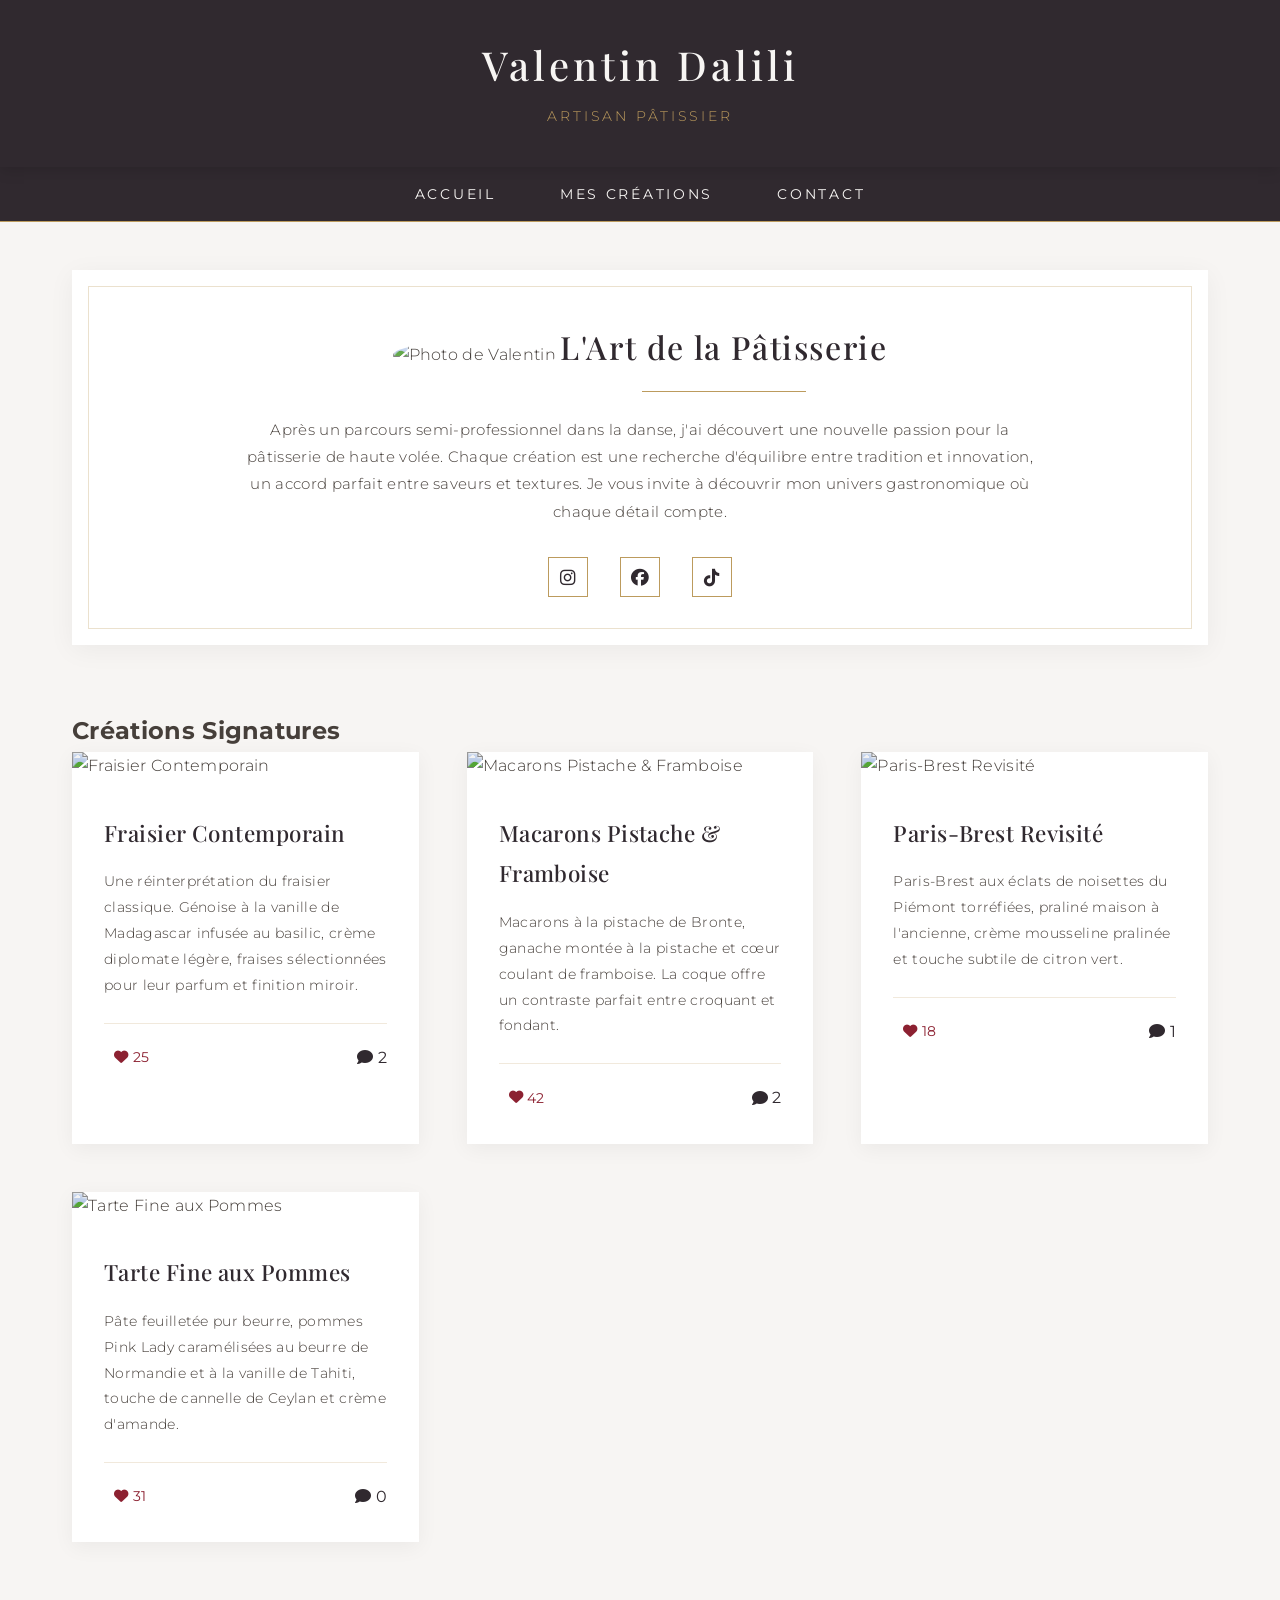
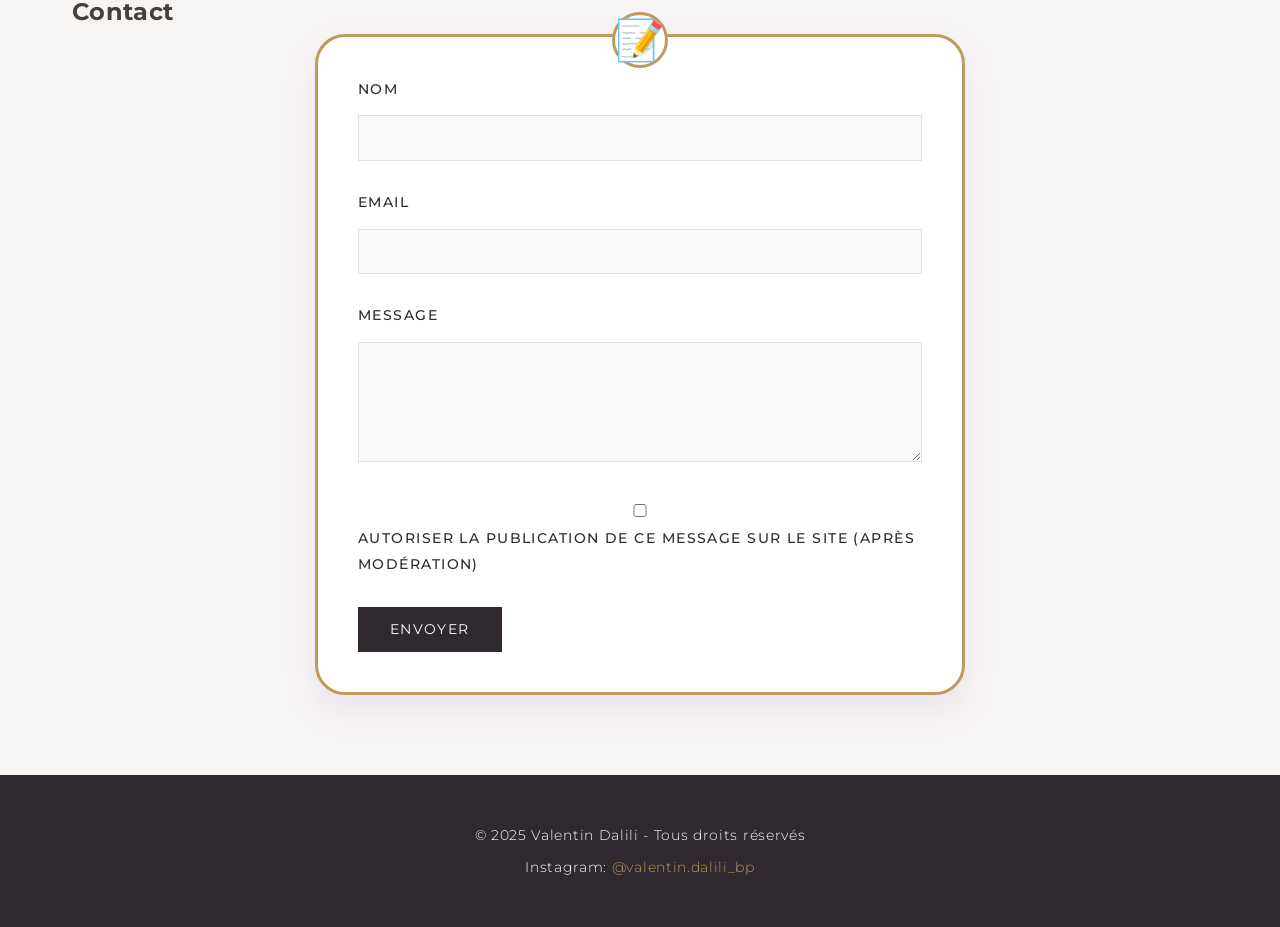
==== index.html @ 0638e877 "Update index.html" ====
<!DOCTYPE html>
<html lang="fr">
<head>
    <meta charset="UTF-8">
    <meta name="viewport" content="width=device-width, initial-scale=1.0">
    <title>Valentin Dalili - Artisan Pâtissier</title>
    <link rel="stylesheet" href="https://cdnjs.cloudflare.com/ajax/libs/font-awesome/6.4.0/css/all.min.css">
    <link rel="preconnect" href="https://fonts.googleapis.com">
    <link rel="preconnect" href="https://fonts.gstatic.com" crossorigin>
    <link href="https://fonts.googleapis.com/css2?family=Playfair+Display:ital,wght@0,400;0,500;0,600;0,700;1,400&family=Montserrat:wght@300;400;500;600&display=swap" rel="stylesheet">
    <style>
        :root {
            --primary-color: #8c2131; /* Bordeaux profond */
            --secondary-color: #30292f; /* Gris foncé presque noir */
            --light-color: #f7f5f3; /* Blanc cassé légèrement ivoire */
            --dark-color: #222222; /* Noir profond */
            --accent-color: #bc9b5d; /* Or/doré élégant */
            --highlight-color: #f1e9dc; /* Beige clair */
            --text-color: #463f3a; /* Gris taupe pour le texte */
        }
        
        * {
            margin: 0;
            padding: 0;
            box-sizing: border-box;
            font-family: 'Montserrat', sans-serif;
        }
        
        body {
            background-color: var(--light-color);
            color: var(--text-color);
            line-height: 1.8;
            font-weight: 300;
            letter-spacing: 0.02em;
        }
        
        header {
            background-color: var(--secondary-color);
            padding: 1.8rem 0;
            text-align: center;
            box-shadow: 0 2px 15px rgba(0,0,0,0.15);
            position: relative;
        }
        
        .logo {
            font-family: 'Playfair Display', serif;
            font-size: 2.5rem;
            font-weight: 500;
            color: var(--light-color);
            letter-spacing: 0.1em;
            margin-bottom: 0.2rem;
        }
        
        .tagline {
            font-family: 'Montserrat', sans-serif;
            font-style: normal;
            font-weight: 300;
            font-size: 0.9rem;
            margin-bottom: 0.5rem;
            color: var(--accent-color);
            letter-spacing: 0.2em;
            text-transform: uppercase;
        }
        
        nav {
            background-color: var(--secondary-color);
            padding: 0.8rem;
            border-bottom: 1px solid var(--accent-color);
        }
        
        nav ul {
            display: flex;
            justify-content: center;
            list-style: none;
        }
        
        nav ul li {
            margin: 0 2rem;
        }
        
        nav ul li a {
            color: var(--light-color);
            text-decoration: none;
            font-weight: 400;
            font-size: 0.85rem;
            letter-spacing: 0.2em;
            text-transform: uppercase;
            transition: all 0.3s;
            padding: 0.5rem 0;
            position: relative;
        }
        
        nav ul li a:hover {
            color: var(--accent-color);
        }
        
        nav ul li a::after {
            content: "";
            position: absolute;
            width: 0;
            height: 1px;
            bottom: 0;
            left: 0;
            background: var(--accent-color);
            transition: all 0.3s ease;
        }
        
        nav ul li a:hover::after {
            width: 100%;
        }
        
        .container {
            max-width: 1200px;
            margin: 3rem auto;
            padding: 0 2rem;
        }
        
        .introduction {
            text-align: center;
            margin-bottom: 4rem;
            padding: 3rem;
            background-color: white;
            box-shadow: 0 5px 25px rgba(0,0,0,0.05);
            position: relative;
        }
        
        .introduction::before {
            content: "";
            position: absolute;
            top: 1rem;
            left: 1rem;
            right: 1rem;
            bottom: 1rem;
            border: 1px solid var(--accent-color);
            opacity: 0.3;
            pointer-events: none;
        }
        
        .introduction img {
            width: 150px;
            height: 150px;
            object-fit: cover;
            border-radius: 50%;
            margin-bottom: 2rem;
            border: none;
            filter: grayscale(20%);
            transition: transform 0.6s ease, filter 0.6s ease;
        }
        
        .introduction img:hover {
            transform: scale(1.05);
            filter: grayscale(0%);
        }
        
        .introduction h1 {
            font-family: 'Playfair Display', serif;
            font-size: 2rem;
            font-weight: 500;
            color: var(--secondary-color);
            margin-bottom: 1.5rem;
            letter-spacing: 0.05em;
            position: relative;
            display: inline-block;
            padding-bottom: 1rem;
        }
        
        .introduction h1::after {
            content: "";
            position: absolute;
            height: 1px;
            background: var(--accent-color);
            width: 50%;
            left: 25%;
            bottom: 0;
        }
        
        .introduction p {
            max-width: 800px;
            margin: 0 auto 1.5rem;
            line-height: 1.8;
            color: var(--text-color);
            font-weight: 300;
            font-size: 0.95rem;
        }
        
        .social-links {
            display: flex;
            justify-content: center;
            margin: 2rem 0 0;
        }
        
        .social-links a {
            display: inline-block;
            margin: 0 1rem;
            font-size: 1.1rem;
            width: 40px;
            height: 40px;
            line-height: 40px;
            text-align: center;
            color: var(--secondary-color);
            border: 1px solid var(--accent-color);
            transition: all 0.3s;
        }
        
        .social-links a:hover {
            transform: translateY(-3px);
            background-color: var(--accent-color);
            color: white;
        }
        
        .creations-grid {
            display: grid;
            grid-template-columns: repeat(auto-fill, minmax(340px, 1fr));
            gap: 3rem;
        }
        
        .creation-card {
            background-color: white;
            overflow: hidden;
            box-shadow: 0 5px 20px rgba(0,0,0,0.05);
            transition: all 0.4s;
            position: relative;
        }
        
        .creation-card:hover {
            transform: translateY(-5px);
            box-shadow: 0 10px 25px rgba(0,0,0,0.1);
        }
        
        .creation-image {
            width: 100%;
            height: 280px;
            object-fit: cover;
            transition: transform 0.8s;
            filter: brightness(0.95);
        }
        
        .creation-card:hover .creation-image {
            transform: scale(1.03);
            filter: brightness(1);
        }
        
        .creation-details {
            padding: 2rem;
            position: relative;
            background: white;
        }
        
        .creation-title {
            font-family: 'Playfair Display', serif;
            font-size: 1.4rem;
            font-weight: 500;
            margin-bottom: 1rem;
            color: var(--secondary-color);
            position: relative;
            letter-spacing: 0.02em;
        }
        
        .creation-description {
            margin-bottom: 1.5rem;
            color: var(--text-color);
            font-weight: 300;
            font-size: 0.9rem;
            line-height: 1.8;
        }
        
        .creation-interactions {
            display: flex;
            justify-content: space-between;
            border-top: 1px solid var(--highlight-color);
            padding-top: 1.2rem;
            margin-top: 0.5rem;
        }
        
        .like-btn {
            background: none;
            border: none;
            color: var(--primary-color);
            font-size: 0.9rem;
            cursor: pointer;
            display: flex;
            align-items: center;
            transition: all 0.3s;
            padding: 5px 10px;
            font-weight: 400;
        }
        
        .like-btn:hover {
            color: var(--accent-color);
        }
        
        .like-btn i {
            margin-right: 0.3rem;
        }
        
        .comments-btn {
            background: none;
            border: none;
            color: var(--secondary-color);
            font-size: 1rem;
            cursor: pointer;
            display: flex;
            align-items: center;
        }
        
        .comments-btn i {
            margin-right: 0.3rem;
        }
        
        .comments-section {
            display: none;
            margin-top: 1rem;
            padding-top: 1rem;
            border-top: 1px dashed #eee;
        }
        
        .comment {
            background-color: #f9f9f9;
            padding: 0.5rem;
            border-radius: 5px;
            margin-bottom: 0.5rem;
        }
        
        .comment-author {
            font-weight: bold;
            color: var(--secondary-color);
        }
        
        .add-comment {
            margin-top: 1rem;
        }
        
        .add-comment textarea {
            width: 100%;
            padding: 0.5rem;
            border: 1px solid #ddd;
            border-radius: 5px;
            margin-bottom: 0.5rem;
            resize: vertical;
        }
        
        .add-comment button {
            background-color: var(--primary-color);
            color: var(--dark-color);
            border: none;
            padding: 0.5rem 1rem;
            border-radius: 5px;
            cursor: pointer;
            font-weight: bold;
        }
        
        .contact-form {
            background-color: white;
            padding: 2.5rem;
            border-radius: 30px;
            box-shadow: 0 15px 30px rgba(160, 132, 207, 0.15);
            max-width: 650px;
            margin: 0 auto;
            position: relative;
            border: 3px solid var(--accent-color);
        }
        
        .contact-form::before {
            content: "📝";
            position: absolute;
            top: -25px;
            left: 50%;
            transform: translateX(-50%);
            font-size: 2.5rem;
            background: white;
            width: 50px;
            height: 50px;
            border-radius: 50%;
            display: flex;
            align-items: center;
            justify-content: center;
            border: 3px solid var(--accent-color);
        }
        
        .form-group {
            margin-bottom: 1.8rem;
        }
        
        .form-group label {
            display: block;
            margin-bottom: 0.8rem;
            font-weight: 500;
            color: var(--secondary-color);
            font-size: 0.9rem;
            text-transform: uppercase;
            letter-spacing: 0.1em;
        }
        
        .form-group input,
        .form-group textarea {
            width: 100%;
            padding: 0.8rem;
            border: 1px solid #e0e0e0;
            background-color: #fafafa;
            font-family: 'Montserrat', sans-serif;
            font-size: 0.9rem;
            transition: all 0.3s;
        }
        
        .form-group input:focus,
        .form-group textarea:focus {
            outline: none;
            border-color: var(--accent-color);
            background-color: white;
            box-shadow: 0 0 10px rgba(0,0,0,0.03);
        }
        
        .form-group textarea {
            resize: vertical;
            min-height: 120px;
        }
        
        .submit-btn {
            background-color: var(--secondary-color);
            color: white;
            border: none;
            padding: 0.9rem 2rem;
            cursor: pointer;
            font-weight: 400;
            font-size: 0.85rem;
            letter-spacing: 0.1em;
            text-transform: uppercase;
            transition: all 0.3s;
        }
        
        .submit-btn:hover {
            background-color: var(--accent-color);
            transform: translateY(-2px);
        }
        
        footer {
            background-color: var(--secondary-color);
            color: white;
            text-align: center;
            padding: 2.5rem;
            margin-top: 5rem;
        }
        
        footer p {
            margin: 0.5rem 0;
            font-weight: 300;
            font-size: 0.85rem;
            letter-spacing: 0.05em;
        }
        
        footer a {
            color: var(--accent-color);
            text-decoration: none;
            transition: color 0.3s;
        }
        
        footer a:hover {
            color: white;
            text-decoration: underline;
        }
        
        .modal {
            display: none;
            position: fixed;
            top: 0;
            left: 0;
            width: 100%;
            height: 100%;
            background-color: rgba(0, 0, 0, 0.7);
            z-index: 1000;
            align-items: center;
            justify-content: center;
        }
        
        .modal-content {
            background-color: white;
            padding: 2rem;
            border-radius: 30px;
            max-width: 600px;
            width: 90%;
            max-height: 90vh;
            overflow-y: auto;
            border: 5px solid var(--primary-color);
            box-shadow: 0 10px 40px rgba(160, 132, 207, 0.3);
        }
        
        .close-modal {
            position: absolute;
            top: 20px;
            right: 20px;
            font-size: 2rem;
            color: white;
            cursor: pointer;
        }
        
        .admin-controls {
            display: none;
            margin-top: 1rem;
            padding-top: 1rem;
            border-top: 1px solid #eee;
        }
        
        .admin-controls button {
            margin-right: 0.5rem;
            padding: 0.3rem 0.6rem;
            border: none;
            border-radius: 3px;
            cursor: pointer;
        }
        
        .approve-btn {
            background-color: #4CAF50;
            color: white;
        }
        
        .reject-btn {
            background-color: #f44336;
            color: white;
        }
        
        @media (max-width: 768px) {
            .creations-grid {
                grid-template-columns: 1fr;
            }
            
            nav ul {
                flex-direction: column;
                align-items: center;
            }
            
            nav ul li {
                margin: 0.3rem 0;
            }
            
            .introduction img {
                width: 120px;
                height: 120px;
            }
        }
    </style>
</head>
<body>
    <header>
        <div class="logo">Valentin Dalili</div>
        <div class="tagline">Artisan Pâtissier</div>
    </header>
    
    <nav>
        <ul>
            <li><a href="#accueil">Accueil</a></li>
            <li><a href="#creations">Mes Créations</a></li>
            <li><a href="#contact">Contact</a></li>
        </ul>
    </nav>
    
    <div class="container" id="accueil">
        <div class="introduction">
            <img src="/api/placeholder/400/400" alt="Photo de Valentin">
            <h1>L'Art de la Pâtisserie</h1>
            <p>Après un parcours semi-professionnel dans la danse, j'ai découvert une nouvelle passion pour la pâtisserie de haute volée. Chaque création est une recherche d'équilibre entre tradition et innovation, un accord parfait entre saveurs et textures. Je vous invite à découvrir mon univers gastronomique où chaque détail compte.</p>
            
            <div class="social-links">
                <a href="https://instagram.com/valentin.dalili_bp" target="_blank"><i class="fab fa-instagram"></i></a>
                <a href="#" target="_blank"><i class="fab fa-facebook"></i></a>
                <a href="#" target="_blank"><i class="fab fa-tiktok"></i></a>
            </div>
        </div>
        
        <h2 id="creations">Créations Signatures</h2>
        <div class="creations-grid" id="creationsGrid">
            <!-- Les créations seront ajoutées ici dynamiquement -->
        </div>
    </div>
    
    <div class="container" id="contact">
        <h2>Contact</h2>
        <form class="contact-form" id="contactForm">
            <div class="form-group">
                <label for="name">Nom</label>
                <input type="text" id="name" required>
            </div>
            <div class="form-group">
                <label for="email">Email</label>
                <input type="email" id="email" required>
            </div>
            <div class="form-group">
                <label for="message">Message</label>
                <textarea id="message" required></textarea>
            </div>
            <div class="form-group">
                <label>
                    <input type="checkbox" id="publicMessage"> Autoriser la publication de ce message sur le site (après modération)
                </label>
            </div>
            <button type="submit" class="submit-btn">Envoyer</button>
        </form>
    </div>
    
    <footer>
        <p>&copy; 2025 Valentin Dalili - Tous droits réservés</p>
        <p>Instagram: <a href="https://instagram.com/valentin.dalili_bp">@valentin.dalili_bp</a></p>
    </footer>
    
    <!-- Modal pour les commentaires -->
    <div class="modal" id="commentsModal">
        <span class="close-modal">&times;</span>
        <div class="modal-content" id="modalContent">
            <!-- Contenu dynamique -->
        </div>
    </div>
    
    <!-- Admin Login Modal -->
    <div class="modal" id="adminModal">
        <span class="close-modal">&times;</span>
        <div class="modal-content">
            <h2>Connexion Admin</h2>
            <div class="form-group">
                <label for="adminPassword">Mot de passe</label>
                <input type="password" id="adminPassword">
            </div>
            <button class="submit-btn" id="adminLoginBtn">Se connecter</button>
        </div>
    </div>
    
    <script>
        // Données factices pour simuler les créations
        const creations = [
            {
                id: 1,
                title: "Fraisier Contemporain",
                description: "Une réinterprétation du fraisier classique. Génoise à la vanille de Madagascar infusée au basilic, crème diplomate légère, fraises sélectionnées pour leur parfum et finition miroir.",
                image: "/api/placeholder/400/300",
                likes: 25,
                comments: [
                    { author: "Sophie", content: "Un équilibre parfait entre la tradition et l'innovation.", approved: true },
                    { author: "Thomas", content: "La touche de basilic est subtile et apporte une fraîcheur inattendue.", approved: true },
                    { author: "Julie", content: "Magnifique travail, très impressionnant.", approved: false }
                ]
            },
            {
                id: 2,
                title: "Macarons Pistache & Framboise",
                description: "Macarons à la pistache de Bronte, ganache montée à la pistache et cœur coulant de framboise. La coque offre un contraste parfait entre croquant et fondant.",
                image: "/api/placeholder/400/300",
                likes: 42,
                comments: [
                    { author: "Marc", content: "La texture de ces macarons est absolument parfaite.", approved: true },
                    { author: "Léa", content: "L'équilibre des saveurs est remarquable, un vrai travail d'orfèvre.", approved: true }
                ]
            },
            {
                id: 3,
                title: "Paris-Brest Revisité",
                description: "Paris-Brest aux éclats de noisettes du Piémont torréfiées, praliné maison à l'ancienne, crème mousseline pralinée et touche subtile de citron vert.",
                image: "/api/placeholder/400/300",
                likes: 18,
                comments: [
                    { author: "Paul", content: "L'acidité du citron vert équilibre parfaitement la richesse du praliné.", approved: true }
                ]
            },
            {
                id: 4,
                title: "Tarte Fine aux Pommes",
                description: "Pâte feuilletée pur beurre, pommes Pink Lady caramélisées au beurre de Normandie et à la vanille de Tahiti, touche de cannelle de Ceylan et crème d'amande.",
                image: "/api/placeholder/400/300",
                likes: 31,
                comments: []
            }
        ];
        
        // Afficher les créations
        function displayCreations() {
            const creationsGrid = document.getElementById('creationsGrid');
            creationsGrid.innerHTML = '';
            
            creations.forEach(creation => {
                const approvedComments = creation.comments.filter(comment => comment.approved);
                
                const creationCard = document.createElement('div');
                creationCard.className = 'creation-card';
                creationCard.innerHTML = `
                    <img src="${creation.image}" alt="${creation.title}" class="creation-image">
                    <div class="creation-details">
                        <h3 class="creation-title">${creation.title}</h3>
                        <p class="creation-description">${creation.description}</p>
                        <div class="creation-interactions">
                            <button class="like-btn" data-id="${creation.id}">
                                <i class="fas fa-heart"></i> <span class="likes-count">${creation.likes}</span>
                            </button>
                            <button class="comments-btn" data-id="${creation.id}">
                                <i class="fas fa-comment"></i> <span class="comments-count">${approvedComments.length}</span>
                            </button>
                        </div>
                    </div>
                `;
                
                creationsGrid.appendChild(creationCard);
            });
            
            // Ajouter les écouteurs d'événements
            document.querySelectorAll('.like-btn').forEach(btn => {
                btn.addEventListener('click', handleLike);
            });
            
            document.querySelectorAll('.comments-btn').forEach(btn => {
                btn.addEventListener('click', openCommentsModal);
            });
        }
        
        // Gérer les likes
        function handleLike(e) {
            const creationId = parseInt(e.currentTarget.dataset.id);
            const creation = creations.find(c => c.id === creationId);
            
            if (creation) {
                creation.likes++;
                e.currentTarget.querySelector('.likes-count').textContent = creation.likes;
                
                // Ici, vous pourriez envoyer une requête à votre backend Google App Script
                console.log(`Création ${creationId} likée. Total: ${creation.likes}`);
            }
        }
        
        // Ouvrir la modal des commentaires
        function openCommentsModal(e) {
            const creationId = parseInt(e.currentTarget.dataset.id);
            const creation = creations.find(c => c.id === creationId);
            
            if (creation) {
                const modal = document.getElementById('commentsModal');
                const modalContent = document.getElementById('modalContent');
                
                // Filtrer uniquement les commentaires approuvés
                const approvedComments = creation.comments.filter(comment => comment.approved);
                
                let commentsHTML = `
                    <h2>Commentaires: ${creation.title}</h2>
                    <div class="comments-container">
                `;
                
                if (approvedComments.length > 0) {
                    approvedComments.forEach(comment => {
                        commentsHTML += `
                            <div class="comment">
                                <div class="comment-author">${comment.author}</div>
                                <div class="comment-content">${comment.content}</div>
                            </div>
                        `;
                    });
                } else {
                    commentsHTML += `<p>Aucun commentaire pour le moment.</p>`;
                }
                
                commentsHTML += `
                    </div>
                    <div class="add-comment">
                        <h3>Ajouter un commentaire</h3>
                        <textarea id="newComment" placeholder="Votre commentaire"></textarea>
                        <input type="text" id="commentAuthor" placeholder="Votre nom">
                        <button id="submitComment" data-id="${creation.id}">Envoyer</button>
                        <p><small>Note: Les commentaires sont soumis à modération avant publication.</small></p>
                    </div>
                `;
                
                modalContent.innerHTML = commentsHTML;
                
                // Ajouter l'écouteur d'événement pour soumettre un commentaire
                document.getElementById('submitComment').addEventListener('click', submitComment);
                
                modal.style.display = 'flex';
                
                // Fermer la modal en cliquant sur X
                document.querySelector('.close-modal').addEventListener('click', () => {
                    modal.style.display = 'none';
                });
                
                // Fermer la modal en cliquant en dehors
                window.addEventListener('click', (e) => {
                    if (e.target === modal) {
                        modal.style.display = 'none';
                    }
                });
            }
        }
        
        // Soumettre un commentaire
        function submitComment(e) {
            const creationId = parseInt(e.currentTarget.dataset.id);
            const commentText = document.getElementById('newComment').value.trim();
            const authorName = document.getElementById('commentAuthor').value.trim();
            
            if (commentText && authorName) {
                const creation = creations.find(c => c.id === creationId);
                
                if (creation) {
                    // Ajouter le commentaire comme non approuvé
                    creation.comments.push({
                        author: authorName,
                        content: commentText,
                        approved: false
                    });
                    
                    // Ici, vous pourriez envoyer une requête à votre backend Google App Script
                    console.log(`Nouveau commentaire pour la création ${creationId}. En attente de modération.`);
                    
                    // Fermer la modal
                    document.getElementById('commentsModal').style.display = 'none';
                    
                    // Afficher un message de confirmation
                    alert('Merci pour votre commentaire ! Il sera visible après modération.');
                }
            } else {
                alert('Veuillez remplir tous les champs.');
            }
        }
        
        // Gérer le formulaire de contact
        document.getElementById('contactForm').addEventListener('submit', function(e) {
            e.preventDefault();
            
            const name = document.getElementById('name').value.trim();
            const email = document.getElementById('email').value.trim();
            const message = document.getElementById('message').value.trim();
            const publicMessage = document.getElementById('publicMessage').checked;
            
            if (name && email && message) {
                // Ici, vous pourriez envoyer une requête à votre backend Google App Script
                console.log(`Message de ${name} (${email}): ${message}`);
                console.log(`Publication autorisée: ${publicMessage}`);
                
                // Réinitialiser le formulaire
                this.reset();
                
                // Afficher un message de confirmation
                alert('Merci pour votre message ! Je vous répondrai dans les plus brefs délais.');
            } else {
                alert('Veuillez remplir tous les champs.');
            }
        });
        
        // Fonction pour accéder à l'interface d'administration (dans un cas réel, cela serait sur une page séparée sécurisée)
        function showAdminInterface() {
            // Simulation d'une interface d'administration simplifiée
            alert('Interface d\'administration: En développement');
            
            // Vous pourriez rediriger vers une page d'administration ou afficher une interface ici
        }
        
        // Ajouter un raccourci clavier pour l'administration (Ctrl+Shift+A)
        document.addEventListener('keydown', function(e) {
            if (e.ctrlKey && e.shiftKey && e.key === 'A') {
                const adminModal = document.getElementById('adminModal');
                adminModal.style.display = 'flex';
                
                // Fermer la modal en cliquant sur X
                document.querySelector('#adminModal .close-modal').addEventListener('click', () => {
                    adminModal.style.display = 'none';
                });
                
                // Connexion admin
                document.getElementById('adminLoginBtn').addEventListener('click', () => {
                    const password = document.getElementById('adminPassword').value;
                    
                    // Mot de passe factice pour l'exemple - Dans un cas réel, utilisez une authentification sécurisée
                    if (password === 'admin123') {
                        adminModal.style.display = 'none';
                        showAdminInterface();
                    } else {
                        alert('Mot de passe incorrect.');
                    }
                });
            }
        });
        
        // Initialiser l'affichage des créations
        window.onload = function() {
            displayCreations();
        };
    </script>
<!-- À la fin du fichier, avant la balise </body> -->
<script src="api-client.js"></script>
<script src="main.js"></script>
</body>
</html>
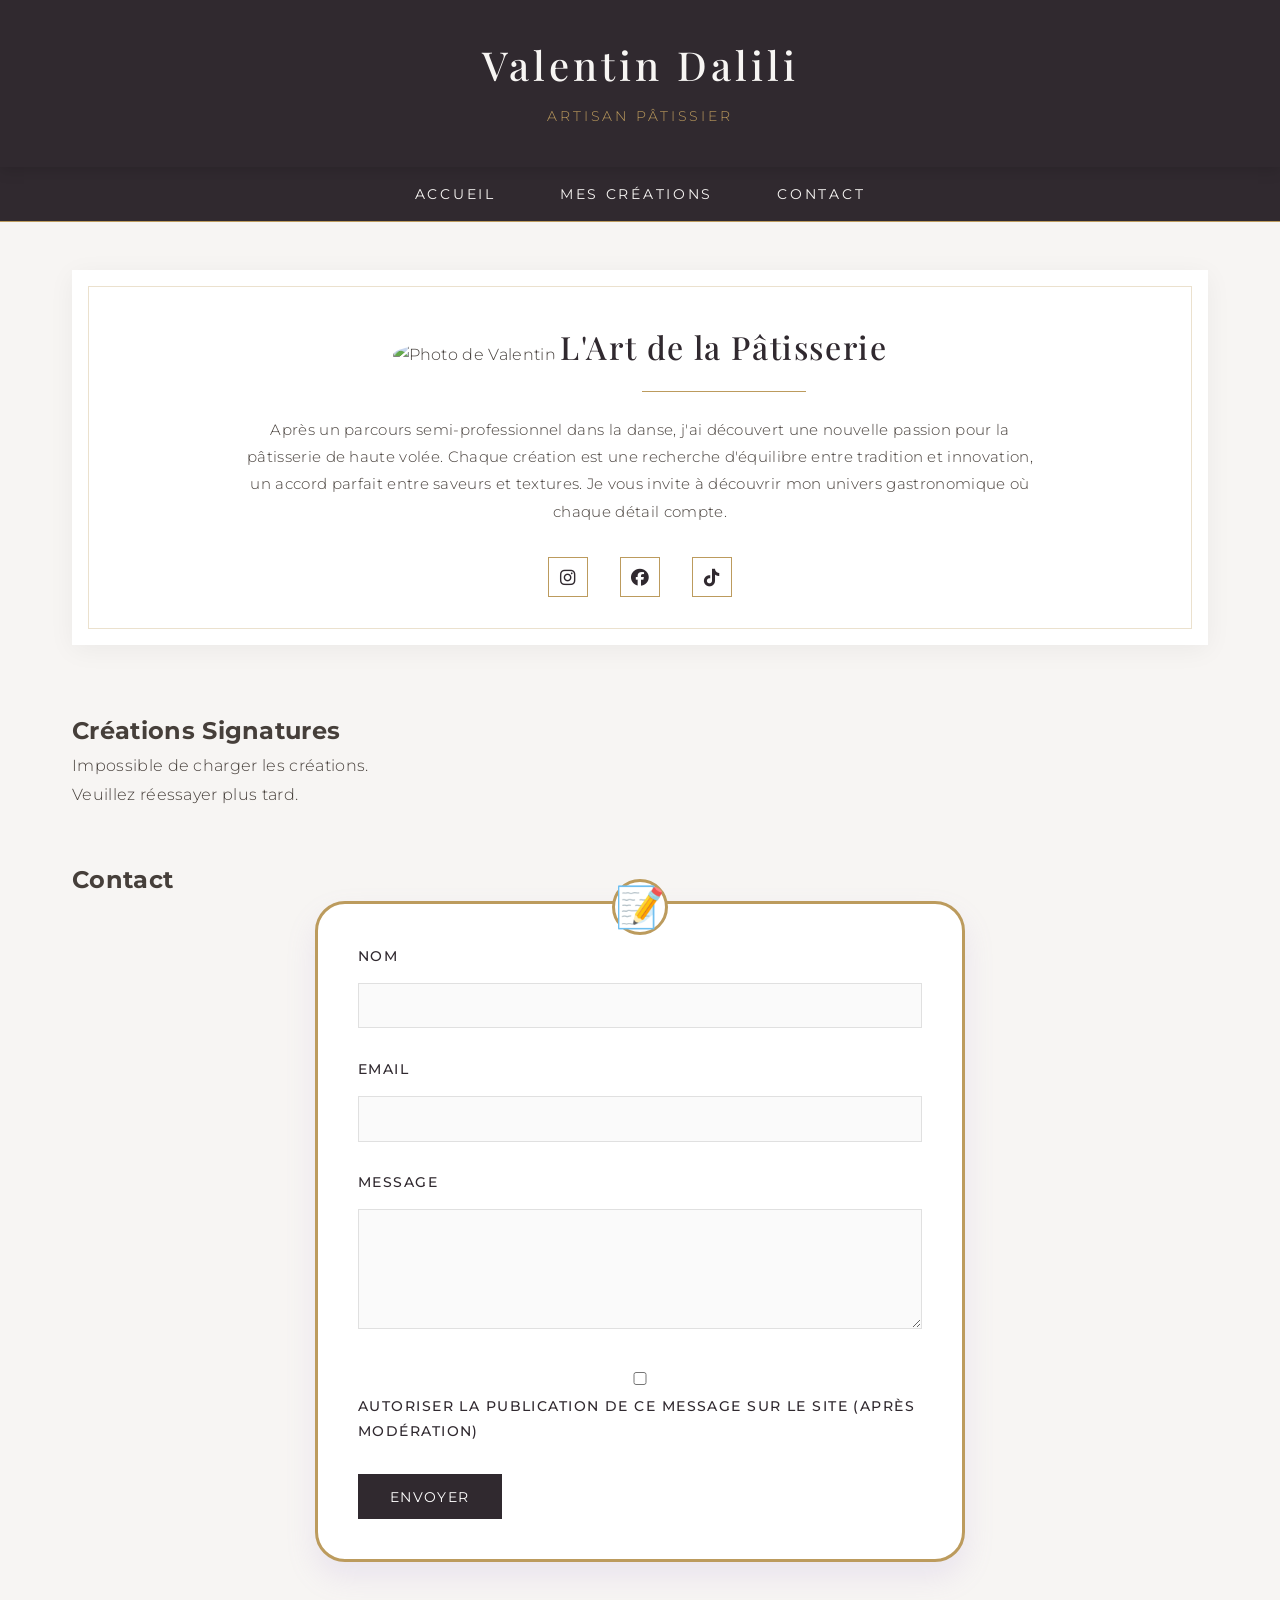
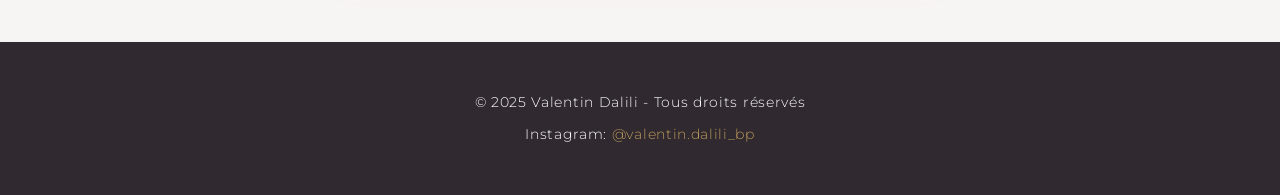
==== commit 118792c3: "Update index.html" ====
--- a/index.html
+++ b/index.html
@@ -555,7 +555,7 @@
     
     <div class="container" id="accueil">
         <div class="introduction">
-            <img src="/api/placeholder/400/400" alt="Photo de Valentin">
+            <img src="https://via.placeholder.com/400x400" alt="Photo de Valentin">
             <h1>L'Art de la Pâtisserie</h1>
             <p>Après un parcours semi-professionnel dans la danse, j'ai découvert une nouvelle passion pour la pâtisserie de haute volée. Chaque création est une recherche d'équilibre entre tradition et innovation, un accord parfait entre saveurs et textures. Je vous invite à découvrir mon univers gastronomique où chaque détail compte.</p>
             
@@ -622,263 +622,8 @@
         </div>
     </div>
     
-    <script>
-        // Données factices pour simuler les créations
-        const creations = [
-            {
-                id: 1,
-                title: "Fraisier Contemporain",
-                description: "Une réinterprétation du fraisier classique. Génoise à la vanille de Madagascar infusée au basilic, crème diplomate légère, fraises sélectionnées pour leur parfum et finition miroir.",
-                image: "/api/placeholder/400/300",
-                likes: 25,
-                comments: [
-                    { author: "Sophie", content: "Un équilibre parfait entre la tradition et l'innovation.", approved: true },
-                    { author: "Thomas", content: "La touche de basilic est subtile et apporte une fraîcheur inattendue.", approved: true },
-                    { author: "Julie", content: "Magnifique travail, très impressionnant.", approved: false }
-                ]
-            },
-            {
-                id: 2,
-                title: "Macarons Pistache & Framboise",
-                description: "Macarons à la pistache de Bronte, ganache montée à la pistache et cœur coulant de framboise. La coque offre un contraste parfait entre croquant et fondant.",
-                image: "/api/placeholder/400/300",
-                likes: 42,
-                comments: [
-                    { author: "Marc", content: "La texture de ces macarons est absolument parfaite.", approved: true },
-                    { author: "Léa", content: "L'équilibre des saveurs est remarquable, un vrai travail d'orfèvre.", approved: true }
-                ]
-            },
-            {
-                id: 3,
-                title: "Paris-Brest Revisité",
-                description: "Paris-Brest aux éclats de noisettes du Piémont torréfiées, praliné maison à l'ancienne, crème mousseline pralinée et touche subtile de citron vert.",
-                image: "/api/placeholder/400/300",
-                likes: 18,
-                comments: [
-                    { author: "Paul", content: "L'acidité du citron vert équilibre parfaitement la richesse du praliné.", approved: true }
-                ]
-            },
-            {
-                id: 4,
-                title: "Tarte Fine aux Pommes",
-                description: "Pâte feuilletée pur beurre, pommes Pink Lady caramélisées au beurre de Normandie et à la vanille de Tahiti, touche de cannelle de Ceylan et crème d'amande.",
-                image: "/api/placeholder/400/300",
-                likes: 31,
-                comments: []
-            }
-        ];
-        
-        // Afficher les créations
-        function displayCreations() {
-            const creationsGrid = document.getElementById('creationsGrid');
-            creationsGrid.innerHTML = '';
-            
-            creations.forEach(creation => {
-                const approvedComments = creation.comments.filter(comment => comment.approved);
-                
-                const creationCard = document.createElement('div');
-                creationCard.className = 'creation-card';
-                creationCard.innerHTML = `
-                    <img src="${creation.image}" alt="${creation.title}" class="creation-image">
-                    <div class="creation-details">
-                        <h3 class="creation-title">${creation.title}</h3>
-                        <p class="creation-description">${creation.description}</p>
-                        <div class="creation-interactions">
-                            <button class="like-btn" data-id="${creation.id}">
-                                <i class="fas fa-heart"></i> <span class="likes-count">${creation.likes}</span>
-                            </button>
-                            <button class="comments-btn" data-id="${creation.id}">
-                                <i class="fas fa-comment"></i> <span class="comments-count">${approvedComments.length}</span>
-                            </button>
-                        </div>
-                    </div>
-                `;
-                
-                creationsGrid.appendChild(creationCard);
-            });
-            
-            // Ajouter les écouteurs d'événements
-            document.querySelectorAll('.like-btn').forEach(btn => {
-                btn.addEventListener('click', handleLike);
-            });
-            
-            document.querySelectorAll('.comments-btn').forEach(btn => {
-                btn.addEventListener('click', openCommentsModal);
-            });
-        }
-        
-        // Gérer les likes
-        function handleLike(e) {
-            const creationId = parseInt(e.currentTarget.dataset.id);
-            const creation = creations.find(c => c.id === creationId);
-            
-            if (creation) {
-                creation.likes++;
-                e.currentTarget.querySelector('.likes-count').textContent = creation.likes;
-                
-                // Ici, vous pourriez envoyer une requête à votre backend Google App Script
-                console.log(`Création ${creationId} likée. Total: ${creation.likes}`);
-            }
-        }
-        
-        // Ouvrir la modal des commentaires
-        function openCommentsModal(e) {
-            const creationId = parseInt(e.currentTarget.dataset.id);
-            const creation = creations.find(c => c.id === creationId);
-            
-            if (creation) {
-                const modal = document.getElementById('commentsModal');
-                const modalContent = document.getElementById('modalContent');
-                
-                // Filtrer uniquement les commentaires approuvés
-                const approvedComments = creation.comments.filter(comment => comment.approved);
-                
-                let commentsHTML = `
-                    <h2>Commentaires: ${creation.title}</h2>
-                    <div class="comments-container">
-                `;
-                
-                if (approvedComments.length > 0) {
-                    approvedComments.forEach(comment => {
-                        commentsHTML += `
-                            <div class="comment">
-                                <div class="comment-author">${comment.author}</div>
-                                <div class="comment-content">${comment.content}</div>
-                            </div>
-                        `;
-                    });
-                } else {
-                    commentsHTML += `<p>Aucun commentaire pour le moment.</p>`;
-                }
-                
-                commentsHTML += `
-                    </div>
-                    <div class="add-comment">
-                        <h3>Ajouter un commentaire</h3>
-                        <textarea id="newComment" placeholder="Votre commentaire"></textarea>
-                        <input type="text" id="commentAuthor" placeholder="Votre nom">
-                        <button id="submitComment" data-id="${creation.id}">Envoyer</button>
-                        <p><small>Note: Les commentaires sont soumis à modération avant publication.</small></p>
-                    </div>
-                `;
-                
-                modalContent.innerHTML = commentsHTML;
-                
-                // Ajouter l'écouteur d'événement pour soumettre un commentaire
-                document.getElementById('submitComment').addEventListener('click', submitComment);
-                
-                modal.style.display = 'flex';
-                
-                // Fermer la modal en cliquant sur X
-                document.querySelector('.close-modal').addEventListener('click', () => {
-                    modal.style.display = 'none';
-                });
-                
-                // Fermer la modal en cliquant en dehors
-                window.addEventListener('click', (e) => {
-                    if (e.target === modal) {
-                        modal.style.display = 'none';
-                    }
-                });
-            }
-        }
-        
-        // Soumettre un commentaire
-        function submitComment(e) {
-            const creationId = parseInt(e.currentTarget.dataset.id);
-            const commentText = document.getElementById('newComment').value.trim();
-            const authorName = document.getElementById('commentAuthor').value.trim();
-            
-            if (commentText && authorName) {
-                const creation = creations.find(c => c.id === creationId);
-                
-                if (creation) {
-                    // Ajouter le commentaire comme non approuvé
-                    creation.comments.push({
-                        author: authorName,
-                        content: commentText,
-                        approved: false
-                    });
-                    
-                    // Ici, vous pourriez envoyer une requête à votre backend Google App Script
-                    console.log(`Nouveau commentaire pour la création ${creationId}. En attente de modération.`);
-                    
-                    // Fermer la modal
-                    document.getElementById('commentsModal').style.display = 'none';
-                    
-                    // Afficher un message de confirmation
-                    alert('Merci pour votre commentaire ! Il sera visible après modération.');
-                }
-            } else {
-                alert('Veuillez remplir tous les champs.');
-            }
-        }
-        
-        // Gérer le formulaire de contact
-        document.getElementById('contactForm').addEventListener('submit', function(e) {
-            e.preventDefault();
-            
-            const name = document.getElementById('name').value.trim();
-            const email = document.getElementById('email').value.trim();
-            const message = document.getElementById('message').value.trim();
-            const publicMessage = document.getElementById('publicMessage').checked;
-            
-            if (name && email && message) {
-                // Ici, vous pourriez envoyer une requête à votre backend Google App Script
-                console.log(`Message de ${name} (${email}): ${message}`);
-                console.log(`Publication autorisée: ${publicMessage}`);
-                
-                // Réinitialiser le formulaire
-                this.reset();
-                
-                // Afficher un message de confirmation
-                alert('Merci pour votre message ! Je vous répondrai dans les plus brefs délais.');
-            } else {
-                alert('Veuillez remplir tous les champs.');
-            }
-        });
-        
-        // Fonction pour accéder à l'interface d'administration (dans un cas réel, cela serait sur une page séparée sécurisée)
-        function showAdminInterface() {
-            // Simulation d'une interface d'administration simplifiée
-            alert('Interface d\'administration: En développement');
-            
-            // Vous pourriez rediriger vers une page d'administration ou afficher une interface ici
-        }
-        
-        // Ajouter un raccourci clavier pour l'administration (Ctrl+Shift+A)
-        document.addEventListener('keydown', function(e) {
-            if (e.ctrlKey && e.shiftKey && e.key === 'A') {
-                const adminModal = document.getElementById('adminModal');
-                adminModal.style.display = 'flex';
-                
-                // Fermer la modal en cliquant sur X
-                document.querySelector('#adminModal .close-modal').addEventListener('click', () => {
-                    adminModal.style.display = 'none';
-                });
-                
-                // Connexion admin
-                document.getElementById('adminLoginBtn').addEventListener('click', () => {
-                    const password = document.getElementById('adminPassword').value;
-                    
-                    // Mot de passe factice pour l'exemple - Dans un cas réel, utilisez une authentification sécurisée
-                    if (password === 'admin123') {
-                        adminModal.style.display = 'none';
-                        showAdminInterface();
-                    } else {
-                        alert('Mot de passe incorrect.');
-                    }
-                });
-            }
-        });
-        
-        // Initialiser l'affichage des créations
-        window.onload = function() {
-            displayCreations();
-        };
-    </script>
-<!-- À la fin du fichier, avant la balise </body> -->
-<script src="api-client.js"></script>
-<script src="main.js"></script>
+    <!-- Scripts -->
+    <script src="api-client.js"></script>
+    <script src="main.js"></script>
 </body>
 </html>
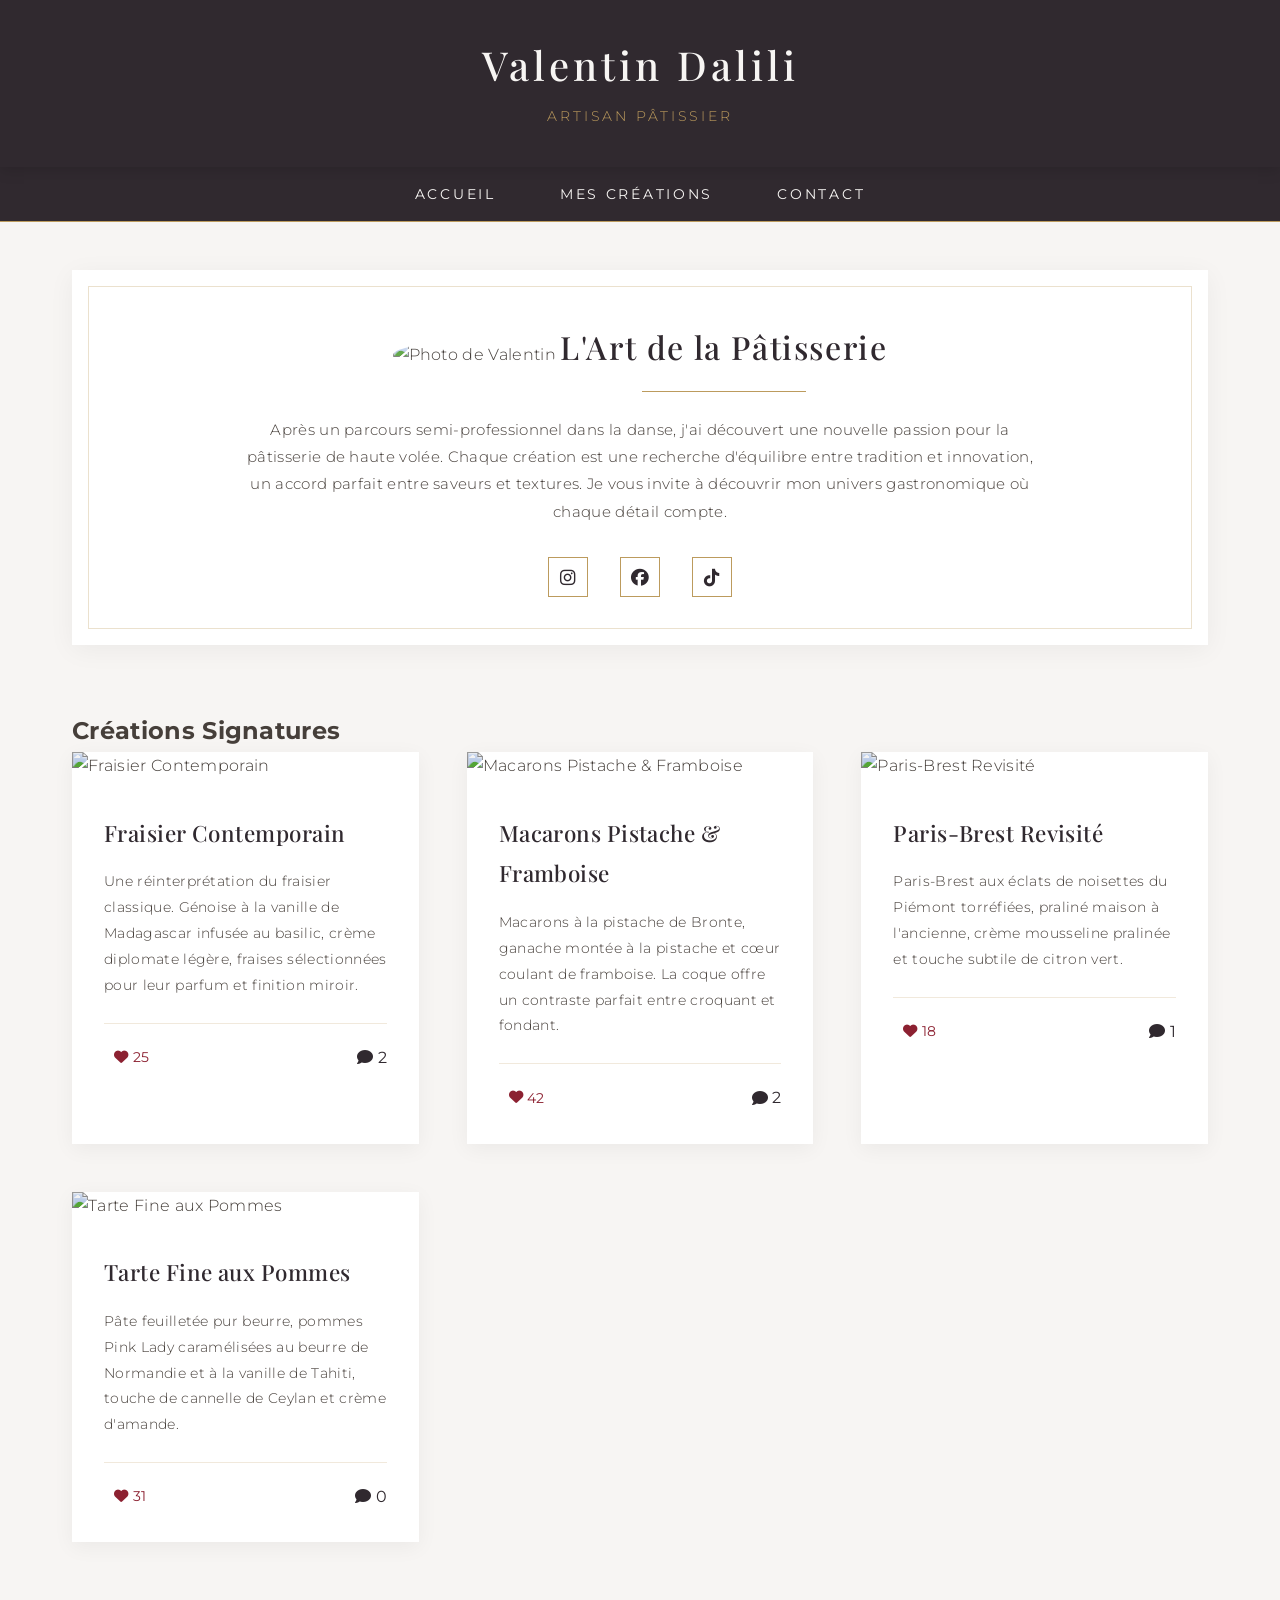
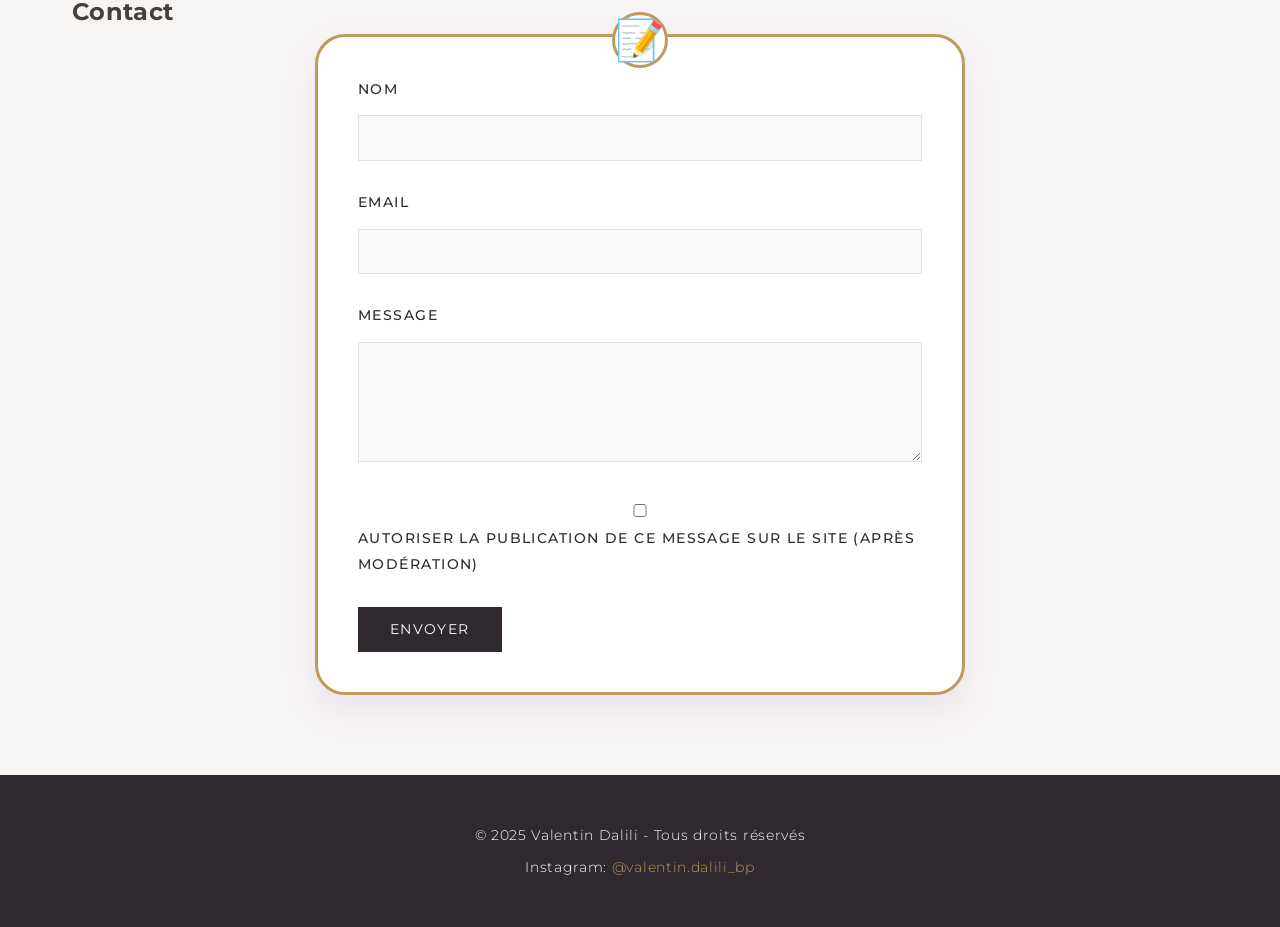
==== commit b7a9f31f: "Update index.html" ====
--- a/index.html
+++ b/index.html
@@ -518,6 +518,16 @@
             color: white;
         }
         
+        .notification {
+            background-color: #fff3cd;
+            color: #856404;
+            padding: 15px;
+            margin-bottom: 20px;
+            border-radius: 5px;
+            text-align: center;
+            display: none;
+        }
+        
         @media (max-width: 768px) {
             .creations-grid {
                 grid-template-columns: 1fr;
@@ -555,7 +565,7 @@
     
     <div class="container" id="accueil">
         <div class="introduction">
-            <img src="https://via.placeholder.com/400x400" alt="Photo de Valentin">
+            <img src="https://picsum.photos/400/400" alt="Photo de Valentin">
             <h1>L'Art de la Pâtisserie</h1>
             <p>Après un parcours semi-professionnel dans la danse, j'ai découvert une nouvelle passion pour la pâtisserie de haute volée. Chaque création est une recherche d'équilibre entre tradition et innovation, un accord parfait entre saveurs et textures. Je vous invite à découvrir mon univers gastronomique où chaque détail compte.</p>
             
@@ -567,6 +577,7 @@
         </div>
         
         <h2 id="creations">Créations Signatures</h2>
+        <div id="apiNotification" class="notification"></div>
         <div class="creations-grid" id="creationsGrid">
             <!-- Les créations seront ajoutées ici dynamiquement -->
         </div>
@@ -615,6 +626,10 @@
         <div class="modal-content">
             <h2>Connexion Admin</h2>
             <div class="form-group">
+                <label for="adminEmail">Email</label>
+                <input type="email" id="adminEmail">
+            </div>
+            <div class="form-group">
                 <label for="adminPassword">Mot de passe</label>
                 <input type="password" id="adminPassword">
             </div>
@@ -623,7 +638,15 @@
     </div>
     
     <!-- Scripts -->
-    <script src="api-client.js"></script>
+    <!-- Firebase App (obligatoire) -->
+    <script src="https://www.gstatic.com/firebasejs/10.5.0/firebase-app-compat.js"></script>
+    <!-- Firebase Firestore -->
+    <script src="https://www.gstatic.com/firebasejs/10.5.0/firebase-firestore-compat.js"></script>
+    <!-- Firebase Auth -->
+    <script src="https://www.gstatic.com/firebasejs/10.5.0/firebase-auth-compat.js"></script>
+
+    <!-- Nos scripts -->
+    <script src="firebase-client.js"></script>
     <script src="main.js"></script>
 </body>
 </html>
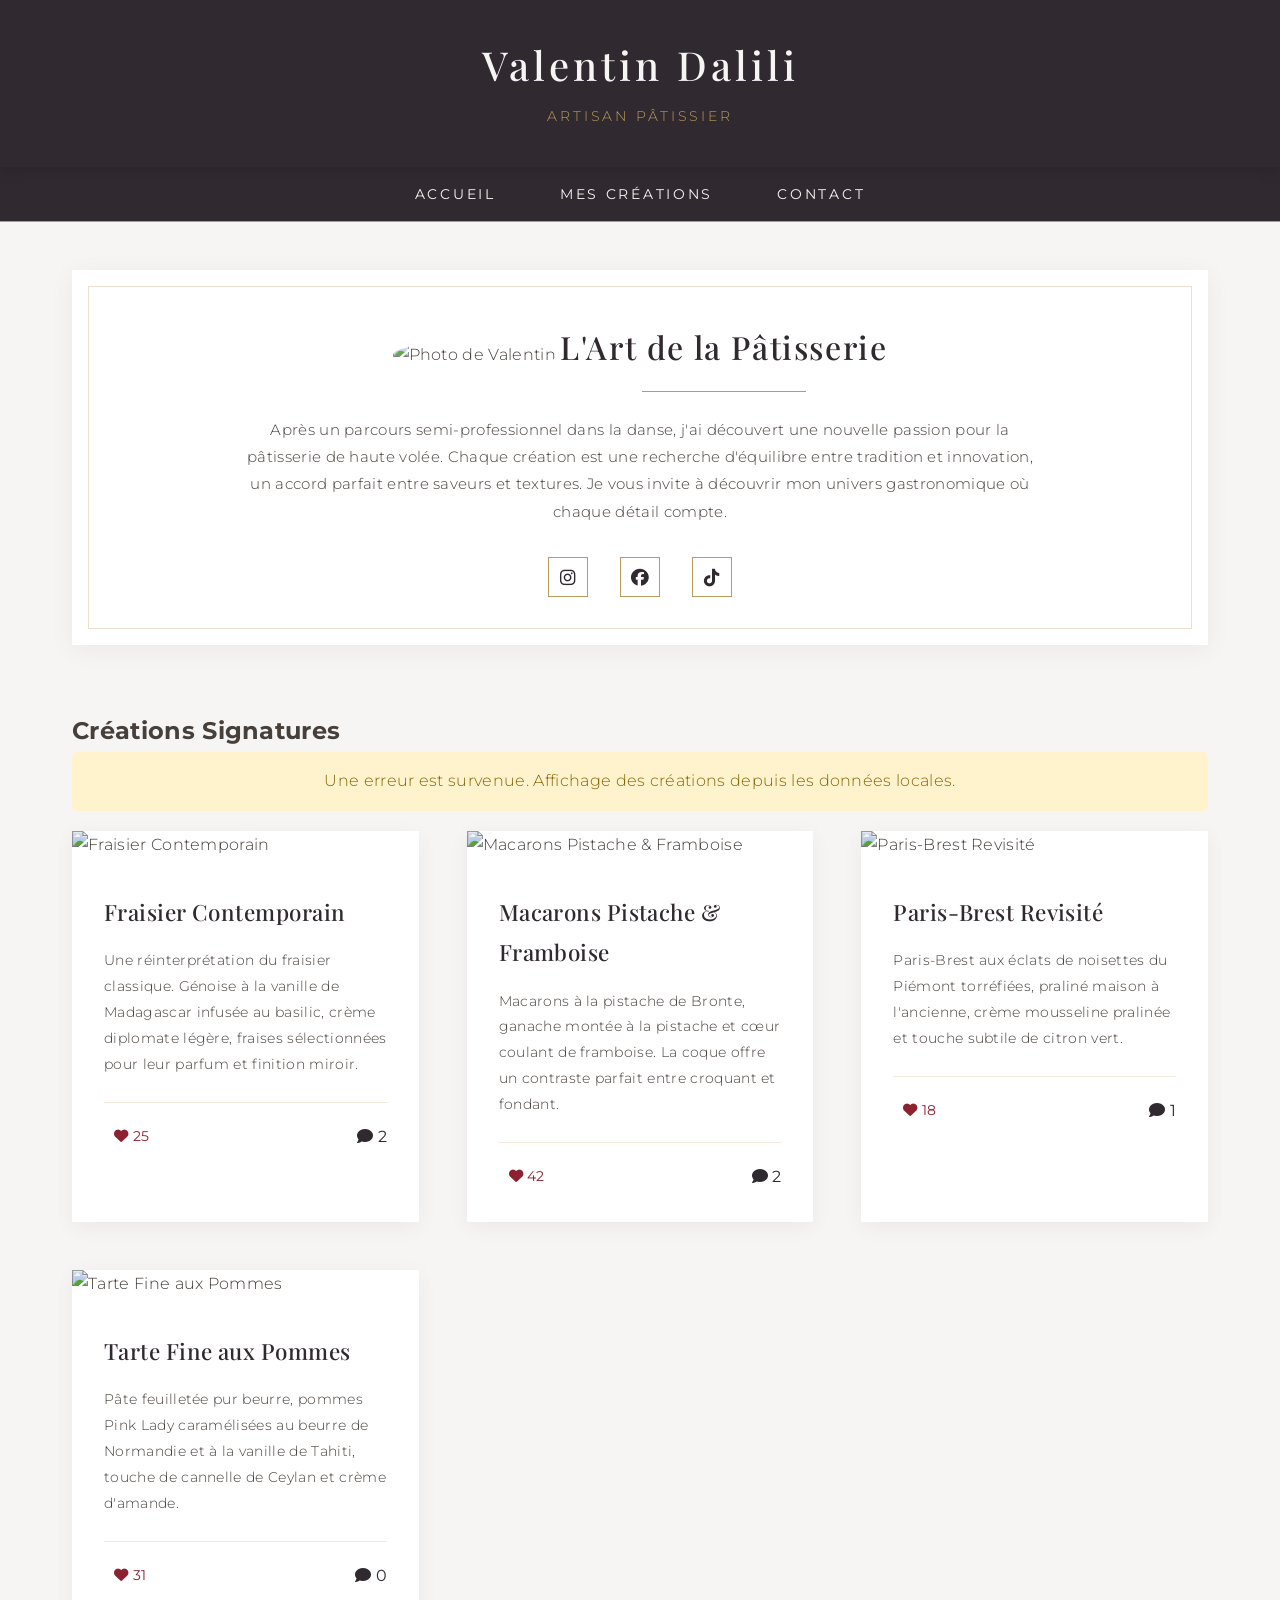
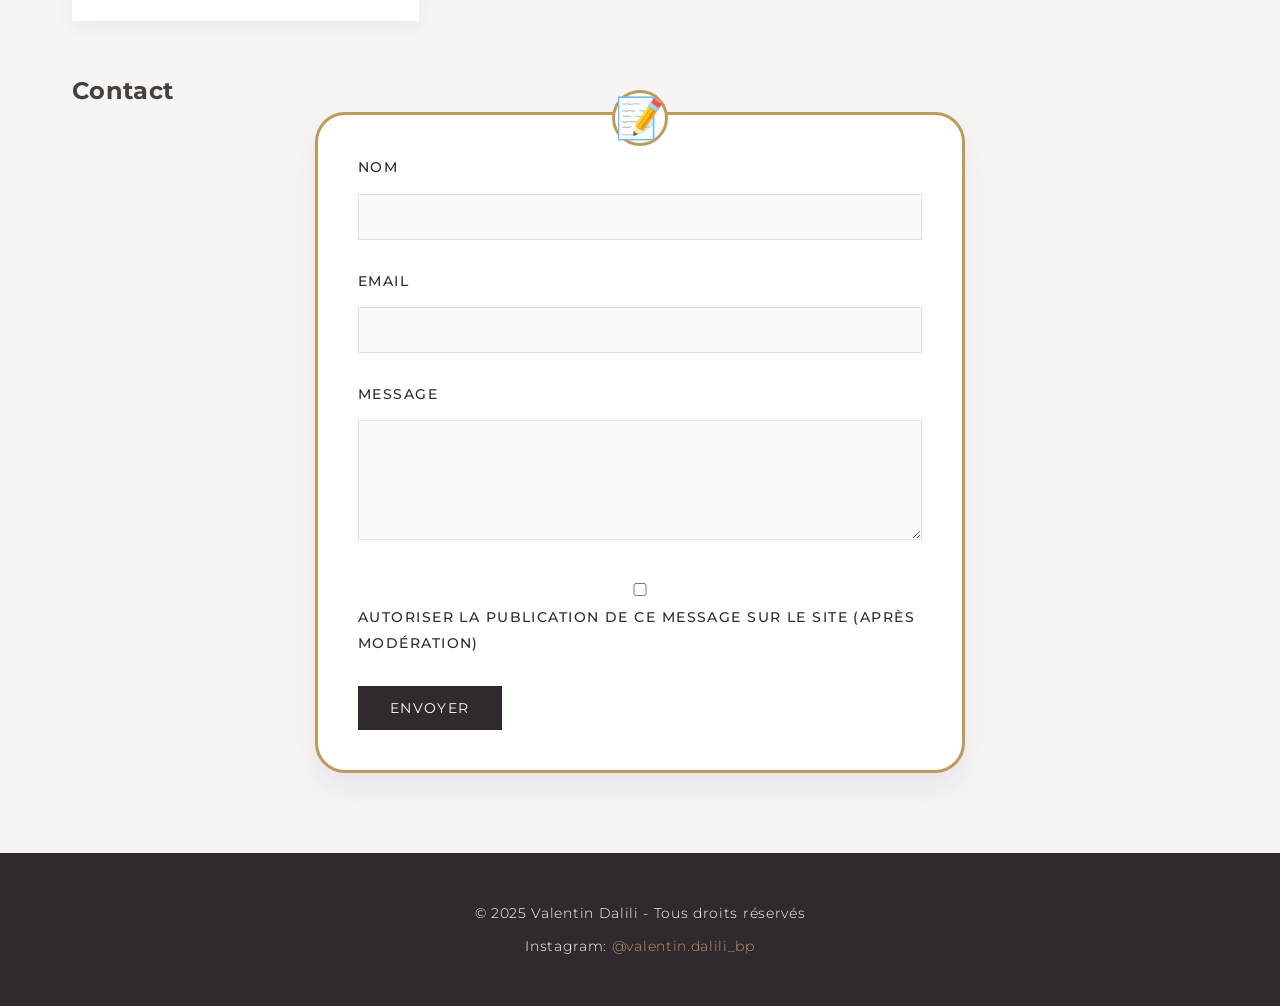
==== commit 3598891c: "Update index.html" ====
--- a/index.html
+++ b/index.html
@@ -648,5 +648,28 @@
     <!-- Nos scripts -->
     <script src="firebase-client.js"></script>
     <script src="main.js"></script>
+<script type="module">
+  // Import the functions you need from the SDKs you need
+  import { initializeApp } from "https://www.gstatic.com/firebasejs/11.7.1/firebase-app.js";
+  import { getAnalytics } from "https://www.gstatic.com/firebasejs/11.7.1/firebase-analytics.js";
+  // TODO: Add SDKs for Firebase products that you want to use
+  // https://firebase.google.com/docs/web/setup#available-libraries
+
+  // Your web app's Firebase configuration
+  // For Firebase JS SDK v7.20.0 and later, measurementId is optional
+  const firebaseConfig = {
+    apiKey: "AIzaSyAMl9aeQUk82_Z55mc00HQhicp62z0UnLU",
+    authDomain: "valentin-dalili-patisserie.firebaseapp.com",
+    projectId: "valentin-dalili-patisserie",
+    storageBucket: "valentin-dalili-patisserie.firebasestorage.app",
+    messagingSenderId: "882165140149",
+    appId: "1:882165140149:web:dc01dc7264bff9c8b1ccfc",
+    measurementId: "G-B9QBTXTK6H"
+  };
+
+  // Initialize Firebase
+  const app = initializeApp(firebaseConfig);
+  const analytics = getAnalytics(app);
+</script>
 </body>
 </html>
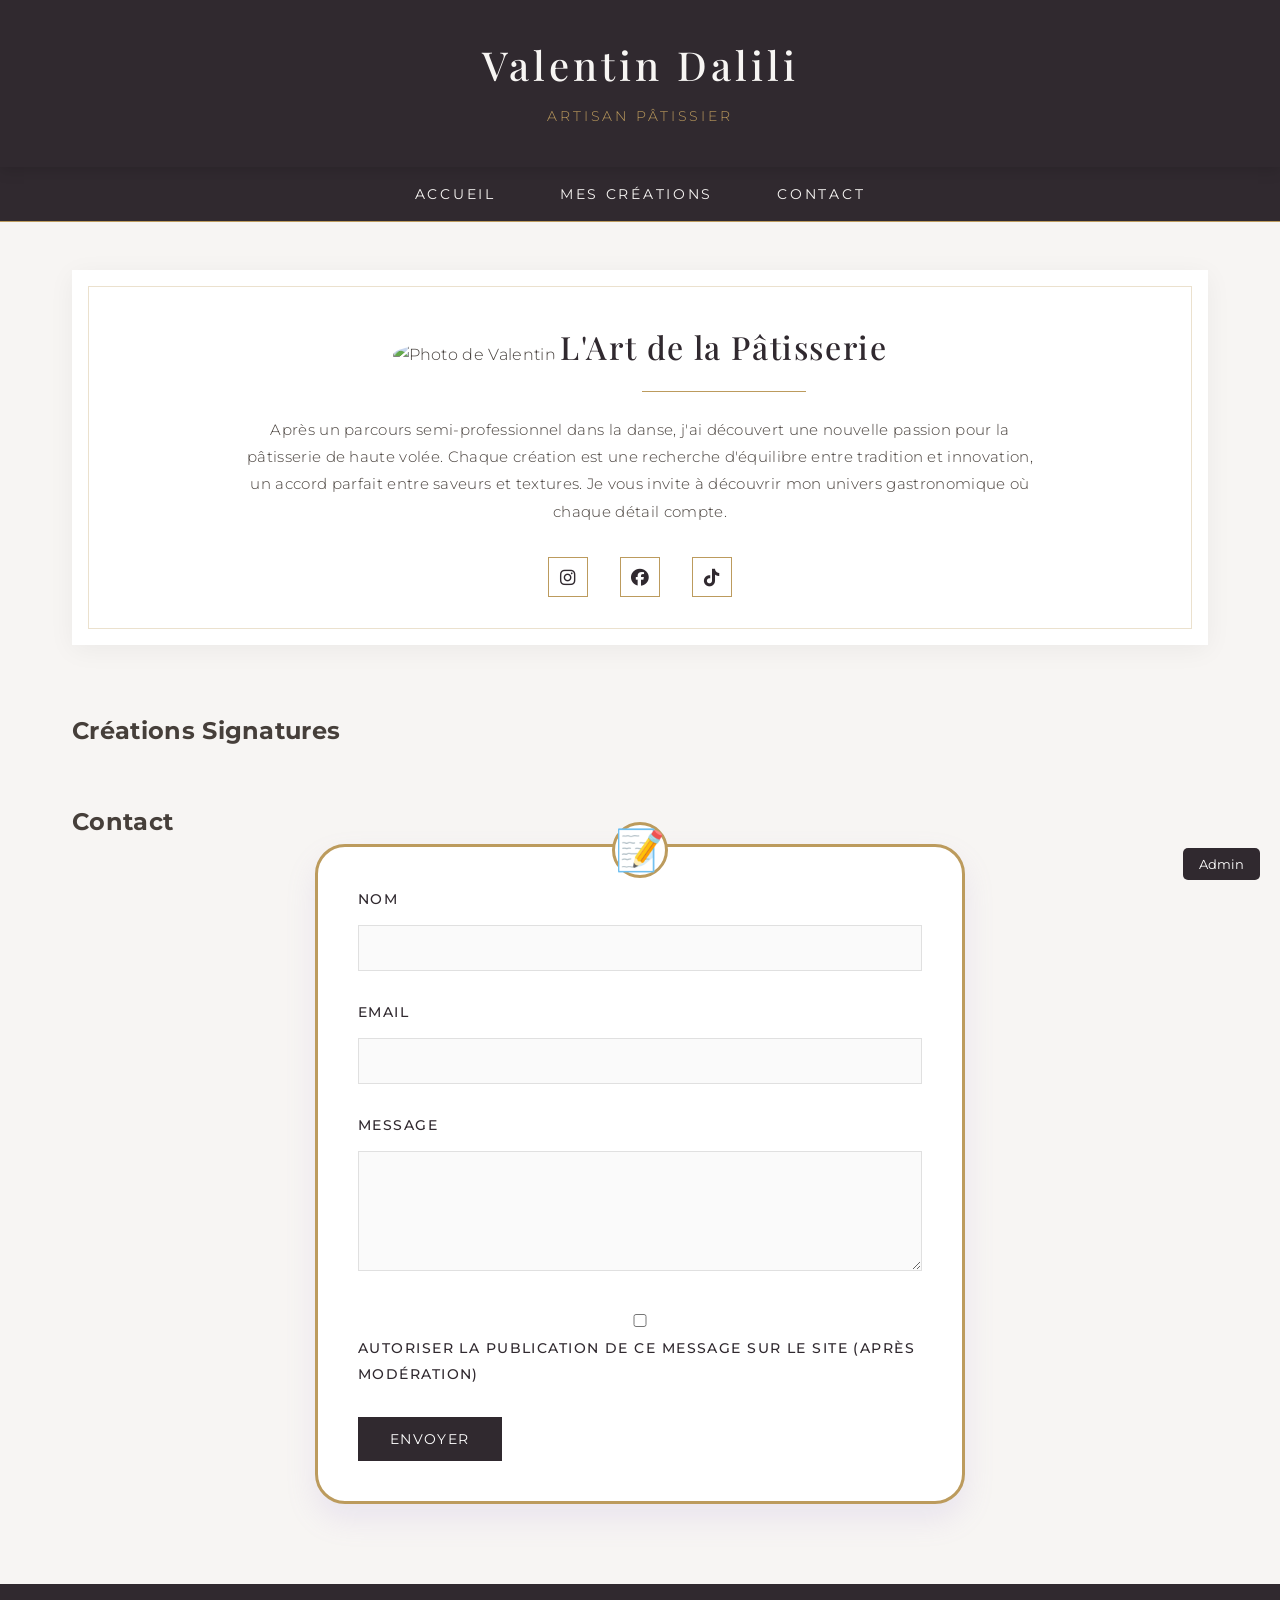
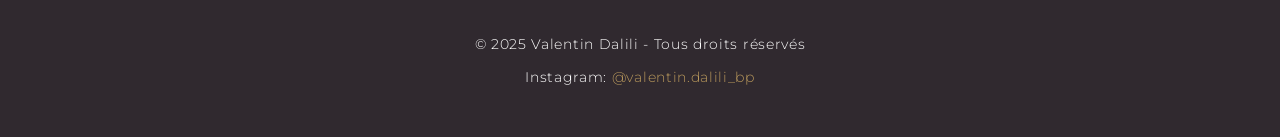
==== commit 21fd3c56: "Update index.html" ====
--- a/index.html
+++ b/index.html
@@ -636,7 +636,10 @@
             <button class="submit-btn" id="adminLoginBtn">Se connecter</button>
         </div>
     </div>
-    
+    <!-- ... existing content ... -->
+
+    <button id="adminButton" style="position: fixed; bottom: 20px; right: 20px; background-color: var(--secondary-color); color: white; border: none; padding: 0.5rem 1rem; cursor: pointer; border-radius: 5px; z-index: 1000;">Admin</button>
+
     <!-- Scripts -->
     <!-- Firebase App (obligatoire) -->
     <script src="https://www.gstatic.com/firebasejs/10.5.0/firebase-app-compat.js"></script>
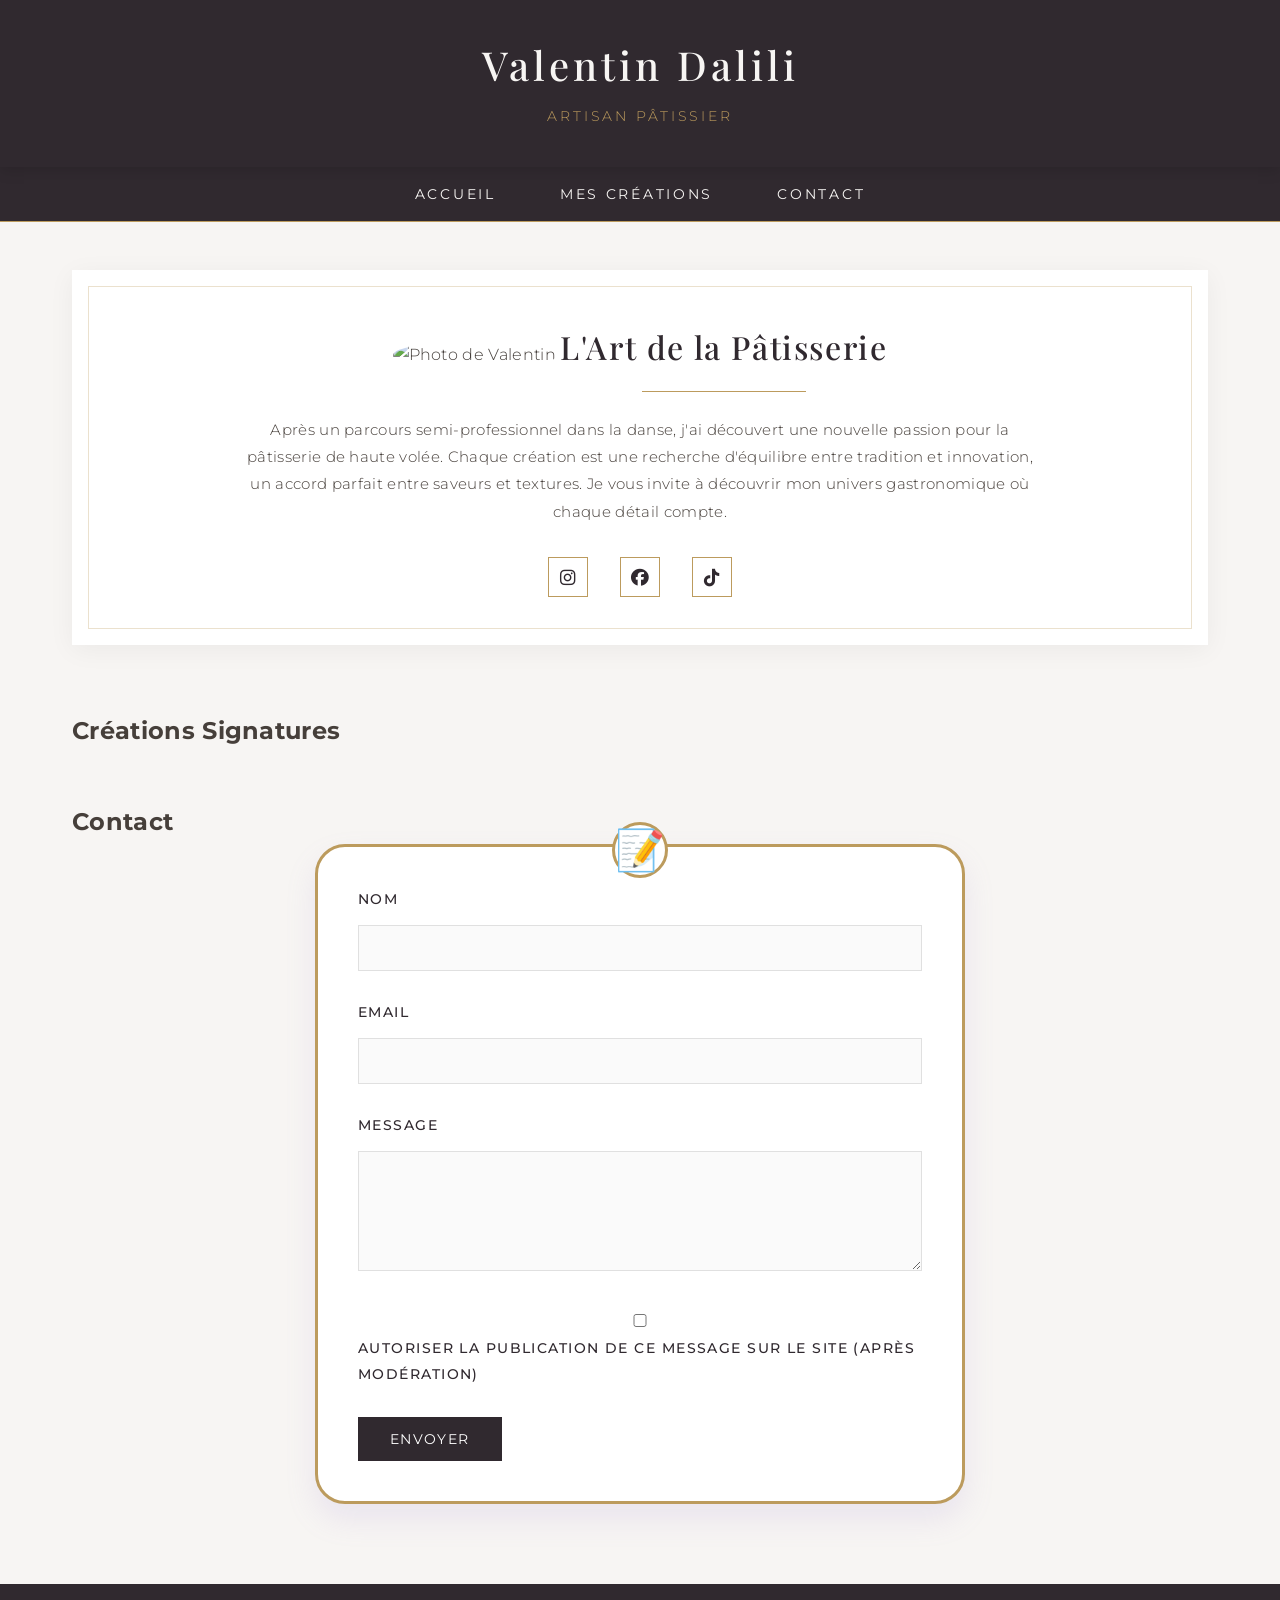
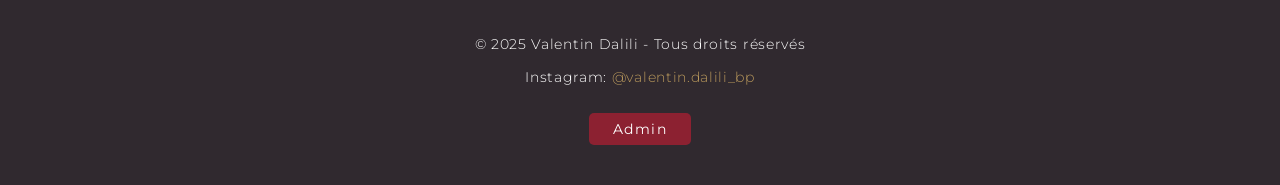
==== commit 201d996f: "Update index.html" ====
--- a/index.html
+++ b/index.html
@@ -457,6 +457,23 @@
         footer a:hover {
             color: white;
             text-decoration: underline;
+        }
+        
+        .admin-btn {
+            background-color: var(--primary-color);
+            color: white;
+            border: none;
+            padding: 0.5rem 1.5rem;
+            border-radius: 5px;
+            cursor: pointer;
+            margin-top: 1rem;
+            font-size: 0.85rem;
+            letter-spacing: 0.1em;
+            transition: all 0.3s;
+        }
+        
+        .admin-btn:hover {
+            background-color: var(--accent-color);
         }
         
         .modal {
@@ -610,6 +627,7 @@
     <footer>
         <p>&copy; 2025 Valentin Dalili - Tous droits réservés</p>
         <p>Instagram: <a href="https://instagram.com/valentin.dalili_bp">@valentin.dalili_bp</a></p>
+        <button id="adminButton" class="admin-btn">Admin</button>
     </footer>
     
     <!-- Modal pour les commentaires -->
@@ -636,15 +654,14 @@
             <button class="submit-btn" id="adminLoginBtn">Se connecter</button>
         </div>
     </div>
-    <!-- ... existing content ... -->
-
-    <button id="adminButton" style="position: fixed; bottom: 20px; right: 20px; background-color: var(--secondary-color); color: white; border: none; padding: 0.5rem 1rem; cursor: pointer; border-radius: 5px; z-index: 1000;">Admin</button>
-
+    
     <!-- Scripts -->
     <!-- Firebase App (obligatoire) -->
     <script src="https://www.gstatic.com/firebasejs/10.5.0/firebase-app-compat.js"></script>
     <!-- Firebase Firestore -->
     <script src="https://www.gstatic.com/firebasejs/10.5.0/firebase-firestore-compat.js"></script>
+    <!-- Firebase Storage -->
+    <script src="https://www.gstatic.com/firebasejs/10.5.0/firebase-storage-compat.js"></script>
     <!-- Firebase Auth -->
     <script src="https://www.gstatic.com/firebasejs/10.5.0/firebase-auth-compat.js"></script>
 
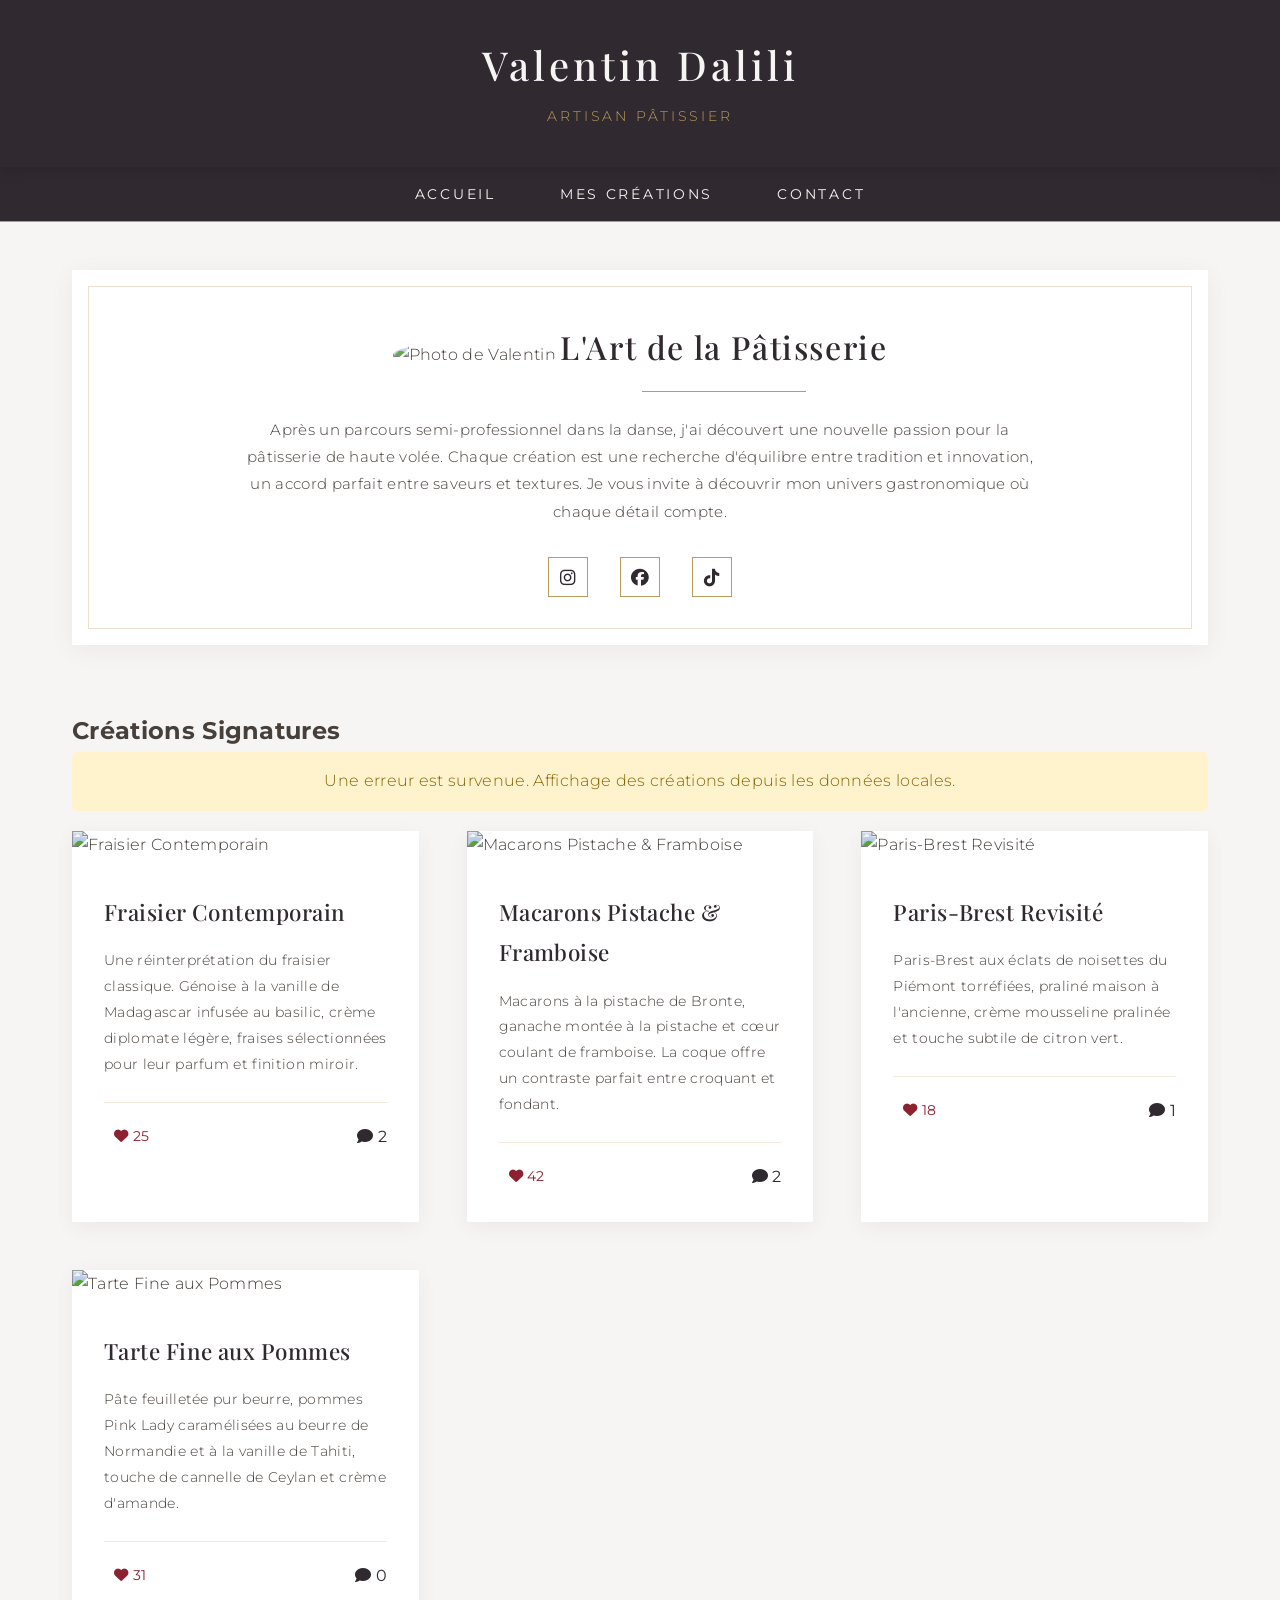
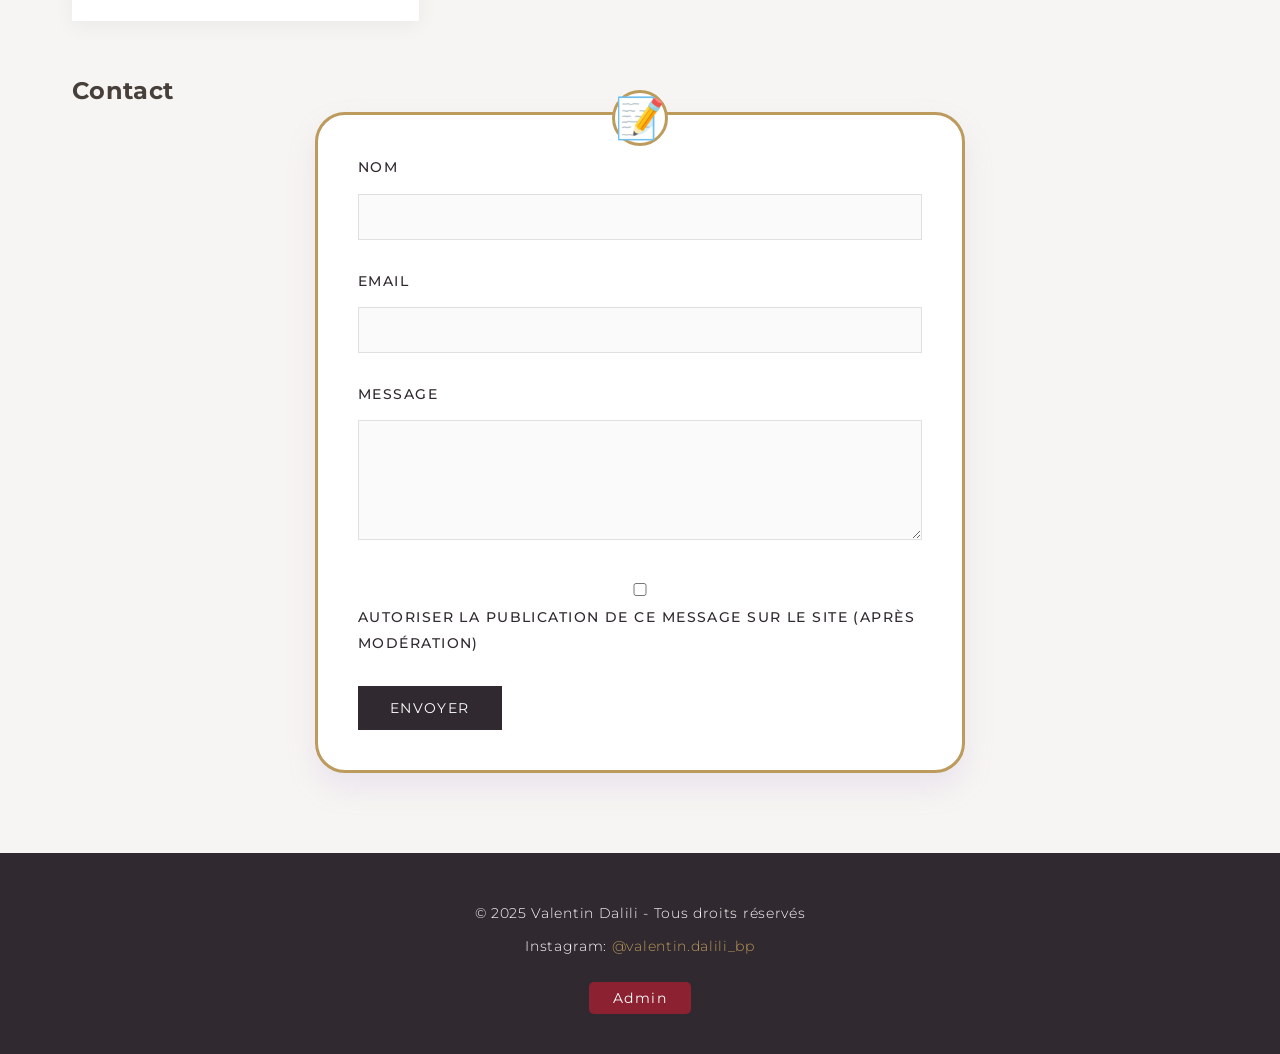
==== commit 6f70dddb: "Update index.html" ====
--- a/index.html
+++ b/index.html
@@ -4,567 +4,11 @@
     <meta charset="UTF-8">
     <meta name="viewport" content="width=device-width, initial-scale=1.0">
     <title>Valentin Dalili - Artisan Pâtissier</title>
+    <link rel="stylesheet" href="styles.css">
     <link rel="stylesheet" href="https://cdnjs.cloudflare.com/ajax/libs/font-awesome/6.4.0/css/all.min.css">
     <link rel="preconnect" href="https://fonts.googleapis.com">
     <link rel="preconnect" href="https://fonts.gstatic.com" crossorigin>
     <link href="https://fonts.googleapis.com/css2?family=Playfair+Display:ital,wght@0,400;0,500;0,600;0,700;1,400&family=Montserrat:wght@300;400;500;600&display=swap" rel="stylesheet">
-    <style>
-        :root {
-            --primary-color: #8c2131; /* Bordeaux profond */
-            --secondary-color: #30292f; /* Gris foncé presque noir */
-            --light-color: #f7f5f3; /* Blanc cassé légèrement ivoire */
-            --dark-color: #222222; /* Noir profond */
-            --accent-color: #bc9b5d; /* Or/doré élégant */
-            --highlight-color: #f1e9dc; /* Beige clair */
-            --text-color: #463f3a; /* Gris taupe pour le texte */
-        }
-        
-        * {
-            margin: 0;
-            padding: 0;
-            box-sizing: border-box;
-            font-family: 'Montserrat', sans-serif;
-        }
-        
-        body {
-            background-color: var(--light-color);
-            color: var(--text-color);
-            line-height: 1.8;
-            font-weight: 300;
-            letter-spacing: 0.02em;
-        }
-        
-        header {
-            background-color: var(--secondary-color);
-            padding: 1.8rem 0;
-            text-align: center;
-            box-shadow: 0 2px 15px rgba(0,0,0,0.15);
-            position: relative;
-        }
-        
-        .logo {
-            font-family: 'Playfair Display', serif;
-            font-size: 2.5rem;
-            font-weight: 500;
-            color: var(--light-color);
-            letter-spacing: 0.1em;
-            margin-bottom: 0.2rem;
-        }
-        
-        .tagline {
-            font-family: 'Montserrat', sans-serif;
-            font-style: normal;
-            font-weight: 300;
-            font-size: 0.9rem;
-            margin-bottom: 0.5rem;
-            color: var(--accent-color);
-            letter-spacing: 0.2em;
-            text-transform: uppercase;
-        }
-        
-        nav {
-            background-color: var(--secondary-color);
-            padding: 0.8rem;
-            border-bottom: 1px solid var(--accent-color);
-        }
-        
-        nav ul {
-            display: flex;
-            justify-content: center;
-            list-style: none;
-        }
-        
-        nav ul li {
-            margin: 0 2rem;
-        }
-        
-        nav ul li a {
-            color: var(--light-color);
-            text-decoration: none;
-            font-weight: 400;
-            font-size: 0.85rem;
-            letter-spacing: 0.2em;
-            text-transform: uppercase;
-            transition: all 0.3s;
-            padding: 0.5rem 0;
-            position: relative;
-        }
-        
-        nav ul li a:hover {
-            color: var(--accent-color);
-        }
-        
-        nav ul li a::after {
-            content: "";
-            position: absolute;
-            width: 0;
-            height: 1px;
-            bottom: 0;
-            left: 0;
-            background: var(--accent-color);
-            transition: all 0.3s ease;
-        }
-        
-        nav ul li a:hover::after {
-            width: 100%;
-        }
-        
-        .container {
-            max-width: 1200px;
-            margin: 3rem auto;
-            padding: 0 2rem;
-        }
-        
-        .introduction {
-            text-align: center;
-            margin-bottom: 4rem;
-            padding: 3rem;
-            background-color: white;
-            box-shadow: 0 5px 25px rgba(0,0,0,0.05);
-            position: relative;
-        }
-        
-        .introduction::before {
-            content: "";
-            position: absolute;
-            top: 1rem;
-            left: 1rem;
-            right: 1rem;
-            bottom: 1rem;
-            border: 1px solid var(--accent-color);
-            opacity: 0.3;
-            pointer-events: none;
-        }
-        
-        .introduction img {
-            width: 150px;
-            height: 150px;
-            object-fit: cover;
-            border-radius: 50%;
-            margin-bottom: 2rem;
-            border: none;
-            filter: grayscale(20%);
-            transition: transform 0.6s ease, filter 0.6s ease;
-        }
-        
-        .introduction img:hover {
-            transform: scale(1.05);
-            filter: grayscale(0%);
-        }
-        
-        .introduction h1 {
-            font-family: 'Playfair Display', serif;
-            font-size: 2rem;
-            font-weight: 500;
-            color: var(--secondary-color);
-            margin-bottom: 1.5rem;
-            letter-spacing: 0.05em;
-            position: relative;
-            display: inline-block;
-            padding-bottom: 1rem;
-        }
-        
-        .introduction h1::after {
-            content: "";
-            position: absolute;
-            height: 1px;
-            background: var(--accent-color);
-            width: 50%;
-            left: 25%;
-            bottom: 0;
-        }
-        
-        .introduction p {
-            max-width: 800px;
-            margin: 0 auto 1.5rem;
-            line-height: 1.8;
-            color: var(--text-color);
-            font-weight: 300;
-            font-size: 0.95rem;
-        }
-        
-        .social-links {
-            display: flex;
-            justify-content: center;
-            margin: 2rem 0 0;
-        }
-        
-        .social-links a {
-            display: inline-block;
-            margin: 0 1rem;
-            font-size: 1.1rem;
-            width: 40px;
-            height: 40px;
-            line-height: 40px;
-            text-align: center;
-            color: var(--secondary-color);
-            border: 1px solid var(--accent-color);
-            transition: all 0.3s;
-        }
-        
-        .social-links a:hover {
-            transform: translateY(-3px);
-            background-color: var(--accent-color);
-            color: white;
-        }
-        
-        .creations-grid {
-            display: grid;
-            grid-template-columns: repeat(auto-fill, minmax(340px, 1fr));
-            gap: 3rem;
-        }
-        
-        .creation-card {
-            background-color: white;
-            overflow: hidden;
-            box-shadow: 0 5px 20px rgba(0,0,0,0.05);
-            transition: all 0.4s;
-            position: relative;
-        }
-        
-        .creation-card:hover {
-            transform: translateY(-5px);
-            box-shadow: 0 10px 25px rgba(0,0,0,0.1);
-        }
-        
-        .creation-image {
-            width: 100%;
-            height: 280px;
-            object-fit: cover;
-            transition: transform 0.8s;
-            filter: brightness(0.95);
-        }
-        
-        .creation-card:hover .creation-image {
-            transform: scale(1.03);
-            filter: brightness(1);
-        }
-        
-        .creation-details {
-            padding: 2rem;
-            position: relative;
-            background: white;
-        }
-        
-        .creation-title {
-            font-family: 'Playfair Display', serif;
-            font-size: 1.4rem;
-            font-weight: 500;
-            margin-bottom: 1rem;
-            color: var(--secondary-color);
-            position: relative;
-            letter-spacing: 0.02em;
-        }
-        
-        .creation-description {
-            margin-bottom: 1.5rem;
-            color: var(--text-color);
-            font-weight: 300;
-            font-size: 0.9rem;
-            line-height: 1.8;
-        }
-        
-        .creation-interactions {
-            display: flex;
-            justify-content: space-between;
-            border-top: 1px solid var(--highlight-color);
-            padding-top: 1.2rem;
-            margin-top: 0.5rem;
-        }
-        
-        .like-btn {
-            background: none;
-            border: none;
-            color: var(--primary-color);
-            font-size: 0.9rem;
-            cursor: pointer;
-            display: flex;
-            align-items: center;
-            transition: all 0.3s;
-            padding: 5px 10px;
-            font-weight: 400;
-        }
-        
-        .like-btn:hover {
-            color: var(--accent-color);
-        }
-        
-        .like-btn i {
-            margin-right: 0.3rem;
-        }
-        
-        .comments-btn {
-            background: none;
-            border: none;
-            color: var(--secondary-color);
-            font-size: 1rem;
-            cursor: pointer;
-            display: flex;
-            align-items: center;
-        }
-        
-        .comments-btn i {
-            margin-right: 0.3rem;
-        }
-        
-        .comments-section {
-            display: none;
-            margin-top: 1rem;
-            padding-top: 1rem;
-            border-top: 1px dashed #eee;
-        }
-        
-        .comment {
-            background-color: #f9f9f9;
-            padding: 0.5rem;
-            border-radius: 5px;
-            margin-bottom: 0.5rem;
-        }
-        
-        .comment-author {
-            font-weight: bold;
-            color: var(--secondary-color);
-        }
-        
-        .add-comment {
-            margin-top: 1rem;
-        }
-        
-        .add-comment textarea {
-            width: 100%;
-            padding: 0.5rem;
-            border: 1px solid #ddd;
-            border-radius: 5px;
-            margin-bottom: 0.5rem;
-            resize: vertical;
-        }
-        
-        .add-comment button {
-            background-color: var(--primary-color);
-            color: var(--dark-color);
-            border: none;
-            padding: 0.5rem 1rem;
-            border-radius: 5px;
-            cursor: pointer;
-            font-weight: bold;
-        }
-        
-        .contact-form {
-            background-color: white;
-            padding: 2.5rem;
-            border-radius: 30px;
-            box-shadow: 0 15px 30px rgba(160, 132, 207, 0.15);
-            max-width: 650px;
-            margin: 0 auto;
-            position: relative;
-            border: 3px solid var(--accent-color);
-        }
-        
-        .contact-form::before {
-            content: "📝";
-            position: absolute;
-            top: -25px;
-            left: 50%;
-            transform: translateX(-50%);
-            font-size: 2.5rem;
-            background: white;
-            width: 50px;
-            height: 50px;
-            border-radius: 50%;
-            display: flex;
-            align-items: center;
-            justify-content: center;
-            border: 3px solid var(--accent-color);
-        }
-        
-        .form-group {
-            margin-bottom: 1.8rem;
-        }
-        
-        .form-group label {
-            display: block;
-            margin-bottom: 0.8rem;
-            font-weight: 500;
-            color: var(--secondary-color);
-            font-size: 0.9rem;
-            text-transform: uppercase;
-            letter-spacing: 0.1em;
-        }
-        
-        .form-group input,
-        .form-group textarea {
-            width: 100%;
-            padding: 0.8rem;
-            border: 1px solid #e0e0e0;
-            background-color: #fafafa;
-            font-family: 'Montserrat', sans-serif;
-            font-size: 0.9rem;
-            transition: all 0.3s;
-        }
-        
-        .form-group input:focus,
-        .form-group textarea:focus {
-            outline: none;
-            border-color: var(--accent-color);
-            background-color: white;
-            box-shadow: 0 0 10px rgba(0,0,0,0.03);
-        }
-        
-        .form-group textarea {
-            resize: vertical;
-            min-height: 120px;
-        }
-        
-        .submit-btn {
-            background-color: var(--secondary-color);
-            color: white;
-            border: none;
-            padding: 0.9rem 2rem;
-            cursor: pointer;
-            font-weight: 400;
-            font-size: 0.85rem;
-            letter-spacing: 0.1em;
-            text-transform: uppercase;
-            transition: all 0.3s;
-        }
-        
-        .submit-btn:hover {
-            background-color: var(--accent-color);
-            transform: translateY(-2px);
-        }
-        
-        footer {
-            background-color: var(--secondary-color);
-            color: white;
-            text-align: center;
-            padding: 2.5rem;
-            margin-top: 5rem;
-        }
-        
-        footer p {
-            margin: 0.5rem 0;
-            font-weight: 300;
-            font-size: 0.85rem;
-            letter-spacing: 0.05em;
-        }
-        
-        footer a {
-            color: var(--accent-color);
-            text-decoration: none;
-            transition: color 0.3s;
-        }
-        
-        footer a:hover {
-            color: white;
-            text-decoration: underline;
-        }
-        
-        .admin-btn {
-            background-color: var(--primary-color);
-            color: white;
-            border: none;
-            padding: 0.5rem 1.5rem;
-            border-radius: 5px;
-            cursor: pointer;
-            margin-top: 1rem;
-            font-size: 0.85rem;
-            letter-spacing: 0.1em;
-            transition: all 0.3s;
-        }
-        
-        .admin-btn:hover {
-            background-color: var(--accent-color);
-        }
-        
-        .modal {
-            display: none;
-            position: fixed;
-            top: 0;
-            left: 0;
-            width: 100%;
-            height: 100%;
-            background-color: rgba(0, 0, 0, 0.7);
-            z-index: 1000;
-            align-items: center;
-            justify-content: center;
-        }
-        
-        .modal-content {
-            background-color: white;
-            padding: 2rem;
-            border-radius: 30px;
-            max-width: 600px;
-            width: 90%;
-            max-height: 90vh;
-            overflow-y: auto;
-            border: 5px solid var(--primary-color);
-            box-shadow: 0 10px 40px rgba(160, 132, 207, 0.3);
-        }
-        
-        .close-modal {
-            position: absolute;
-            top: 20px;
-            right: 20px;
-            font-size: 2rem;
-            color: white;
-            cursor: pointer;
-        }
-        
-        .admin-controls {
-            display: none;
-            margin-top: 1rem;
-            padding-top: 1rem;
-            border-top: 1px solid #eee;
-        }
-        
-        .admin-controls button {
-            margin-right: 0.5rem;
-            padding: 0.3rem 0.6rem;
-            border: none;
-            border-radius: 3px;
-            cursor: pointer;
-        }
-        
-        .approve-btn {
-            background-color: #4CAF50;
-            color: white;
-        }
-        
-        .reject-btn {
-            background-color: #f44336;
-            color: white;
-        }
-        
-        .notification {
-            background-color: #fff3cd;
-            color: #856404;
-            padding: 15px;
-            margin-bottom: 20px;
-            border-radius: 5px;
-            text-align: center;
-            display: none;
-        }
-        
-        @media (max-width: 768px) {
-            .creations-grid {
-                grid-template-columns: 1fr;
-            }
-            
-            nav ul {
-                flex-direction: column;
-                align-items: center;
-            }
-            
-            nav ul li {
-                margin: 0.3rem 0;
-            }
-            
-            .introduction img {
-                width: 120px;
-                height: 120px;
-            }
-        }
-    </style>
 </head>
 <body>
     <header>
@@ -668,28 +112,28 @@
     <!-- Nos scripts -->
     <script src="firebase-client.js"></script>
     <script src="main.js"></script>
-<script type="module">
-  // Import the functions you need from the SDKs you need
-  import { initializeApp } from "https://www.gstatic.com/firebasejs/11.7.1/firebase-app.js";
-  import { getAnalytics } from "https://www.gstatic.com/firebasejs/11.7.1/firebase-analytics.js";
-  // TODO: Add SDKs for Firebase products that you want to use
-  // https://firebase.google.com/docs/web/setup#available-libraries
-
-  // Your web app's Firebase configuration
-  // For Firebase JS SDK v7.20.0 and later, measurementId is optional
-  const firebaseConfig = {
-    apiKey: "AIzaSyAMl9aeQUk82_Z55mc00HQhicp62z0UnLU",
-    authDomain: "valentin-dalili-patisserie.firebaseapp.com",
-    projectId: "valentin-dalili-patisserie",
-    storageBucket: "valentin-dalili-patisserie.firebasestorage.app",
-    messagingSenderId: "882165140149",
-    appId: "1:882165140149:web:dc01dc7264bff9c8b1ccfc",
-    measurementId: "G-B9QBTXTK6H"
-  };
-
-  // Initialize Firebase
-  const app = initializeApp(firebaseConfig);
-  const analytics = getAnalytics(app);
-</script>
+    <script type="module">
+      // Import the functions you need from the SDKs you need
+      import { initializeApp } from "https://www.gstatic.com/firebasejs/11.7.1/firebase-app.js";
+      import { getAnalytics } from "https://www.gstatic.com/firebasejs/11.7.1/firebase-analytics.js";
+      // TODO: Add SDKs for Firebase products that you want to use
+      // https://firebase.google.com/docs/web/setup#available-libraries
+    
+      // Your web app's Firebase configuration
+      // For Firebase JS SDK v7.20.0 and later, measurementId is optional
+      const firebaseConfig = {
+        apiKey: "AIzaSyAMl9aeQUk82_Z55mc00HQhicp62z0UnLU",
+        authDomain: "valentin-dalili-patisserie.firebaseapp.com",
+        projectId: "valentin-dalili-patisserie",
+        storageBucket: "valentin-dalili-patisserie.firebasestorage.app",
+        messagingSenderId: "882165140149",
+        appId: "1:882165140149:web:dc01dc7264bff9c8b1ccfc",
+        measurementId: "G-B9QBTXTK6H"
+      };
+    
+      // Initialize Firebase
+      const app = initializeApp(firebaseConfig);
+      const analytics = getAnalytics(app);
+    </script>
 </body>
 </html>
--- a/styles.css
+++ b/styles.css
@@ -0,0 +1,555 @@
+:root {
+    --primary-color: #8c2131; /* Bordeaux profond */
+    --secondary-color: #30292f; /* Gris foncé presque noir */
+    --light-color: #f7f5f3; /* Blanc cassé légèrement ivoire */
+    --dark-color: #222222; /* Noir profond */
+    --accent-color: #bc9b5d; /* Or/doré élégant */
+    --highlight-color: #f1e9dc; /* Beige clair */
+    --text-color: #463f3a; /* Gris taupe pour le texte */
+}
+
+* {
+    margin: 0;
+    padding: 0;
+    box-sizing: border-box;
+    font-family: 'Montserrat', sans-serif;
+}
+
+body {
+    background-color: var(--light-color);
+    color: var(--text-color);
+    line-height: 1.8;
+    font-weight: 300;
+    letter-spacing: 0.02em;
+}
+
+header {
+    background-color: var(--secondary-color);
+    padding: 1.8rem 0;
+    text-align: center;
+    box-shadow: 0 2px 15px rgba(0,0,0,0.15);
+    position: relative;
+}
+
+.logo {
+    font-family: 'Playfair Display', serif;
+    font-size: 2.5rem;
+    font-weight: 500;
+    color: var(--light-color);
+    letter-spacing: 0.1em;
+    margin-bottom: 0.2rem;
+}
+
+.tagline {
+    font-family: 'Montserrat', sans-serif;
+    font-style: normal;
+    font-weight: 300;
+    font-size: 0.9rem;
+    margin-bottom: 0.5rem;
+    color: var(--accent-color);
+    letter-spacing: 0.2em;
+    text-transform: uppercase;
+}
+
+nav {
+    background-color: var(--secondary-color);
+    padding: 0.8rem;
+    border-bottom: 1px solid var(--accent-color);
+}
+
+nav ul {
+    display: flex;
+    justify-content: center;
+    list-style: none;
+}
+
+nav ul li {
+    margin: 0 2rem;
+}
+
+nav ul li a {
+    color: var(--light-color);
+    text-decoration: none;
+    font-weight: 400;
+    font-size: 0.85rem;
+    letter-spacing: 0.2em;
+    text-transform: uppercase;
+    transition: all 0.3s;
+    padding: 0.5rem 0;
+    position: relative;
+}
+
+nav ul li a:hover {
+    color: var(--accent-color);
+}
+
+nav ul li a::after {
+    content: "";
+    position: absolute;
+    width: 0;
+    height: 1px;
+    bottom: 0;
+    left: 0;
+    background: var(--accent-color);
+    transition: all 0.3s ease;
+}
+
+nav ul li a:hover::after {
+    width: 100%;
+}
+
+.container {
+    max-width: 1200px;
+    margin: 3rem auto;
+    padding: 0 2rem;
+}
+
+.introduction {
+    text-align: center;
+    margin-bottom: 4rem;
+    padding: 3rem;
+    background-color: white;
+    box-shadow: 0 5px 25px rgba(0,0,0,0.05);
+    position: relative;
+}
+
+.introduction::before {
+    content: "";
+    position: absolute;
+    top: 1rem;
+    left: 1rem;
+    right: 1rem;
+    bottom: 1rem;
+    border: 1px solid var(--accent-color);
+    opacity: 0.3;
+    pointer-events: none;
+}
+
+.introduction img {
+    width: 150px;
+    height: 150px;
+    object-fit: cover;
+    border-radius: 50%;
+    margin-bottom: 2rem;
+    border: none;
+    filter: grayscale(20%);
+    transition: transform 0.6s ease, filter 0.6s ease;
+}
+
+.introduction img:hover {
+    transform: scale(1.05);
+    filter: grayscale(0%);
+}
+
+.introduction h1 {
+    font-family: 'Playfair Display', serif;
+    font-size: 2rem;
+    font-weight: 500;
+    color: var(--secondary-color);
+    margin-bottom: 1.5rem;
+    letter-spacing: 0.05em;
+    position: relative;
+    display: inline-block;
+    padding-bottom: 1rem;
+}
+
+.introduction h1::after {
+    content: "";
+    position: absolute;
+    height: 1px;
+    background: var(--accent-color);
+    width: 50%;
+    left: 25%;
+    bottom: 0;
+}
+
+.introduction p {
+    max-width: 800px;
+    margin: 0 auto 1.5rem;
+    line-height: 1.8;
+    color: var(--text-color);
+    font-weight: 300;
+    font-size: 0.95rem;
+}
+
+.social-links {
+    display: flex;
+    justify-content: center;
+    margin: 2rem 0 0;
+}
+
+.social-links a {
+    display: inline-block;
+    margin: 0 1rem;
+    font-size: 1.1rem;
+    width: 40px;
+    height: 40px;
+    line-height: 40px;
+    text-align: center;
+    color: var(--secondary-color);
+    border: 1px solid var(--accent-color);
+    transition: all 0.3s;
+}
+
+.social-links a:hover {
+    transform: translateY(-3px);
+    background-color: var(--accent-color);
+    color: white;
+}
+
+.creations-grid {
+    display: grid;
+    grid-template-columns: repeat(auto-fill, minmax(340px, 1fr));
+    gap: 3rem;
+}
+
+.creation-card {
+    background-color: white;
+    overflow: hidden;
+    box-shadow: 0 5px 20px rgba(0,0,0,0.05);
+    transition: all 0.4s;
+    position: relative;
+}
+
+.creation-card:hover {
+    transform: translateY(-5px);
+    box-shadow: 0 10px 25px rgba(0,0,0,0.1);
+}
+
+.creation-image {
+    width: 100%;
+    height: 280px;
+    object-fit: cover;
+    transition: transform 0.8s;
+    filter: brightness(0.95);
+}
+
+.creation-card:hover .creation-image {
+    transform: scale(1.03);
+    filter: brightness(1);
+}
+
+.creation-details {
+    padding: 2rem;
+    position: relative;
+    background: white;
+}
+
+.creation-title {
+    font-family: 'Playfair Display', serif;
+    font-size: 1.4rem;
+    font-weight: 500;
+    margin-bottom: 1rem;
+    color: var(--secondary-color);
+    position: relative;
+    letter-spacing: 0.02em;
+}
+
+.creation-description {
+    margin-bottom: 1.5rem;
+    color: var(--text-color);
+    font-weight: 300;
+    font-size: 0.9rem;
+    line-height: 1.8;
+}
+
+.creation-interactions {
+    display: flex;
+    justify-content: space-between;
+    border-top: 1px solid var(--highlight-color);
+    padding-top: 1.2rem;
+    margin-top: 0.5rem;
+}
+
+.like-btn {
+    background: none;
+    border: none;
+    color: var(--primary-color);
+    font-size: 0.9rem;
+    cursor: pointer;
+    display: flex;
+    align-items: center;
+    transition: all 0.3s;
+    padding: 5px 10px;
+    font-weight: 400;
+}
+
+.like-btn:hover {
+    color: var(--accent-color);
+}
+
+.like-btn i {
+    margin-right: 0.3rem;
+}
+
+.comments-btn {
+    background: none;
+    border: none;
+    color: var(--secondary-color);
+    font-size: 1rem;
+    cursor: pointer;
+    display: flex;
+    align-items: center;
+}
+
+.comments-btn i {
+    margin-right: 0.3rem;
+}
+
+.comments-section {
+    display: none;
+    margin-top: 1rem;
+    padding-top: 1rem;
+    border-top: 1px dashed #eee;
+}
+
+.comment {
+    background-color: #f9f9f9;
+    padding: 0.5rem;
+    border-radius: 5px;
+    margin-bottom: 0.5rem;
+}
+
+.comment-author {
+    font-weight: bold;
+    color: var(--secondary-color);
+}
+
+.add-comment {
+    margin-top: 1rem;
+}
+
+.add-comment textarea {
+    width: 100%;
+    padding: 0.5rem;
+    border: 1px solid #ddd;
+    border-radius: 5px;
+    margin-bottom: 0.5rem;
+    resize: vertical;
+}
+
+.add-comment button {
+    background-color: var(--primary-color);
+    color: var(--dark-color);
+    border: none;
+    padding: 0.5rem 1rem;
+    border-radius: 5px;
+    cursor: pointer;
+    font-weight: bold;
+}
+
+.contact-form {
+    background-color: white;
+    padding: 2.5rem;
+    border-radius: 30px;
+    box-shadow: 0 15px 30px rgba(160, 132, 207, 0.15);
+    max-width: 650px;
+    margin: 0 auto;
+    position: relative;
+    border: 3px solid var(--accent-color);
+}
+
+.contact-form::before {
+    content: "📝";
+    position: absolute;
+    top: -25px;
+    left: 50%;
+    transform: translateX(-50%);
+    font-size: 2.5rem;
+    background: white;
+    width: 50px;
+    height: 50px;
+    border-radius: 50%;
+    display: flex;
+    align-items: center;
+    justify-content: center;
+    border: 3px solid var(--accent-color);
+}
+
+.form-group {
+    margin-bottom: 1.8rem;
+}
+
+.form-group label {
+    display: block;
+    margin-bottom: 0.8rem;
+    font-weight: 500;
+    color: var(--secondary-color);
+    font-size: 0.9rem;
+    text-transform: uppercase;
+    letter-spacing: 0.1em;
+}
+
+.form-group input,
+.form-group textarea {
+    width: 100%;
+    padding: 0.8rem;
+    border: 1px solid #e0e0e0;
+    background-color: #fafafa;
+    font-family: 'Montserrat', sans-serif;
+    font-size: 0.9rem;
+    transition: all 0.3s;
+}
+
+.form-group input:focus,
+.form-group textarea:focus {
+    outline: none;
+    border-color: var(--accent-color);
+    background-color: white;
+    box-shadow: 0 0 10px rgba(0,0,0,0.03);
+}
+
+.form-group textarea {
+    resize: vertical;
+    min-height: 120px;
+}
+
+.submit-btn {
+    background-color: var(--secondary-color);
+    color: white;
+    border: none;
+    padding: 0.9rem 2rem;
+    cursor: pointer;
+    font-weight: 400;
+    font-size: 0.85rem;
+    letter-spacing: 0.1em;
+    text-transform: uppercase;
+    transition: all 0.3s;
+}
+
+.submit-btn:hover {
+    background-color: var(--accent-color);
+    transform: translateY(-2px);
+}
+
+footer {
+    background-color: var(--secondary-color);
+    color: white;
+    text-align: center;
+    padding: 2.5rem;
+    margin-top: 5rem;
+}
+
+footer p {
+    margin: 0.5rem 0;
+    font-weight: 300;
+    font-size: 0.85rem;
+    letter-spacing: 0.05em;
+}
+
+footer a {
+    color: var(--accent-color);
+    text-decoration: none;
+    transition: color 0.3s;
+}
+
+footer a:hover {
+    color: white;
+    text-decoration: underline;
+}
+
+.admin-btn {
+    background-color: var(--primary-color);
+    color: white;
+    border: none;
+    padding: 0.5rem 1.5rem;
+    border-radius: 5px;
+    cursor: pointer;
+    margin-top: 1rem;
+    font-size: 0.85rem;
+    letter-spacing: 0.1em;
+    transition: all 0.3s;
+}
+
+.admin-btn:hover {
+    background-color: var(--accent-color);
+}
+
+.modal {
+    display: none;
+    position: fixed;
+    top: 0;
+    left: 0;
+    width: 100%;
+    height: 100%;
+    background-color: rgba(0, 0, 0, 0.7);
+    z-index: 1000;
+    align-items: center;
+    justify-content: center;
+}
+
+.modal-content {
+    background-color: white;
+    padding: 2rem;
+    border-radius: 30px;
+    max-width: 600px;
+    width: 90%;
+    max-height: 90vh;
+    overflow-y: auto;
+    border: 5px solid var(--primary-color);
+    box-shadow: 0 10px 40px rgba(160, 132, 207, 0.3);
+}
+
+.close-modal {
+    position: absolute;
+    top: 20px;
+    right: 20px;
+    font-size: 2rem;
+    color: white;
+    cursor: pointer;
+}
+
+.admin-controls {
+    display: none;
+    margin-top: 1rem;
+    padding-top: 1rem;
+    border-top: 1px solid #eee;
+}
+
+.admin-controls button {
+    margin-right: 0.5rem;
+    padding: 0.3rem 0.6rem;
+    border: none;
+    border-radius: 3px;
+    cursor: pointer;
+}
+
+.approve-btn {
+    background-color: #4CAF50;
+    color: white;
+}
+
+.reject-btn {
+    background-color: #f44336;
+    color: white;
+}
+
+.notification {
+    background-color: #fff3cd;
+    color: #856404;
+    padding: 15px;
+    margin-bottom: 20px;
+    border-radius: 5px;
+    text-align: center;
+    display: none;
+}
+
+@media (max-width: 768px) {
+    .creations-grid {
+        grid-template-columns: 1fr;
+    }
+    
+    nav ul {
+        flex-direction: column;
+        align-items: center;
+    }
+    
+    nav ul li {
+        margin: 0.3rem 0;
+    }
+    
+    .introduction img {
+        width: 120px;
+        height: 120px;
+    }
+}
